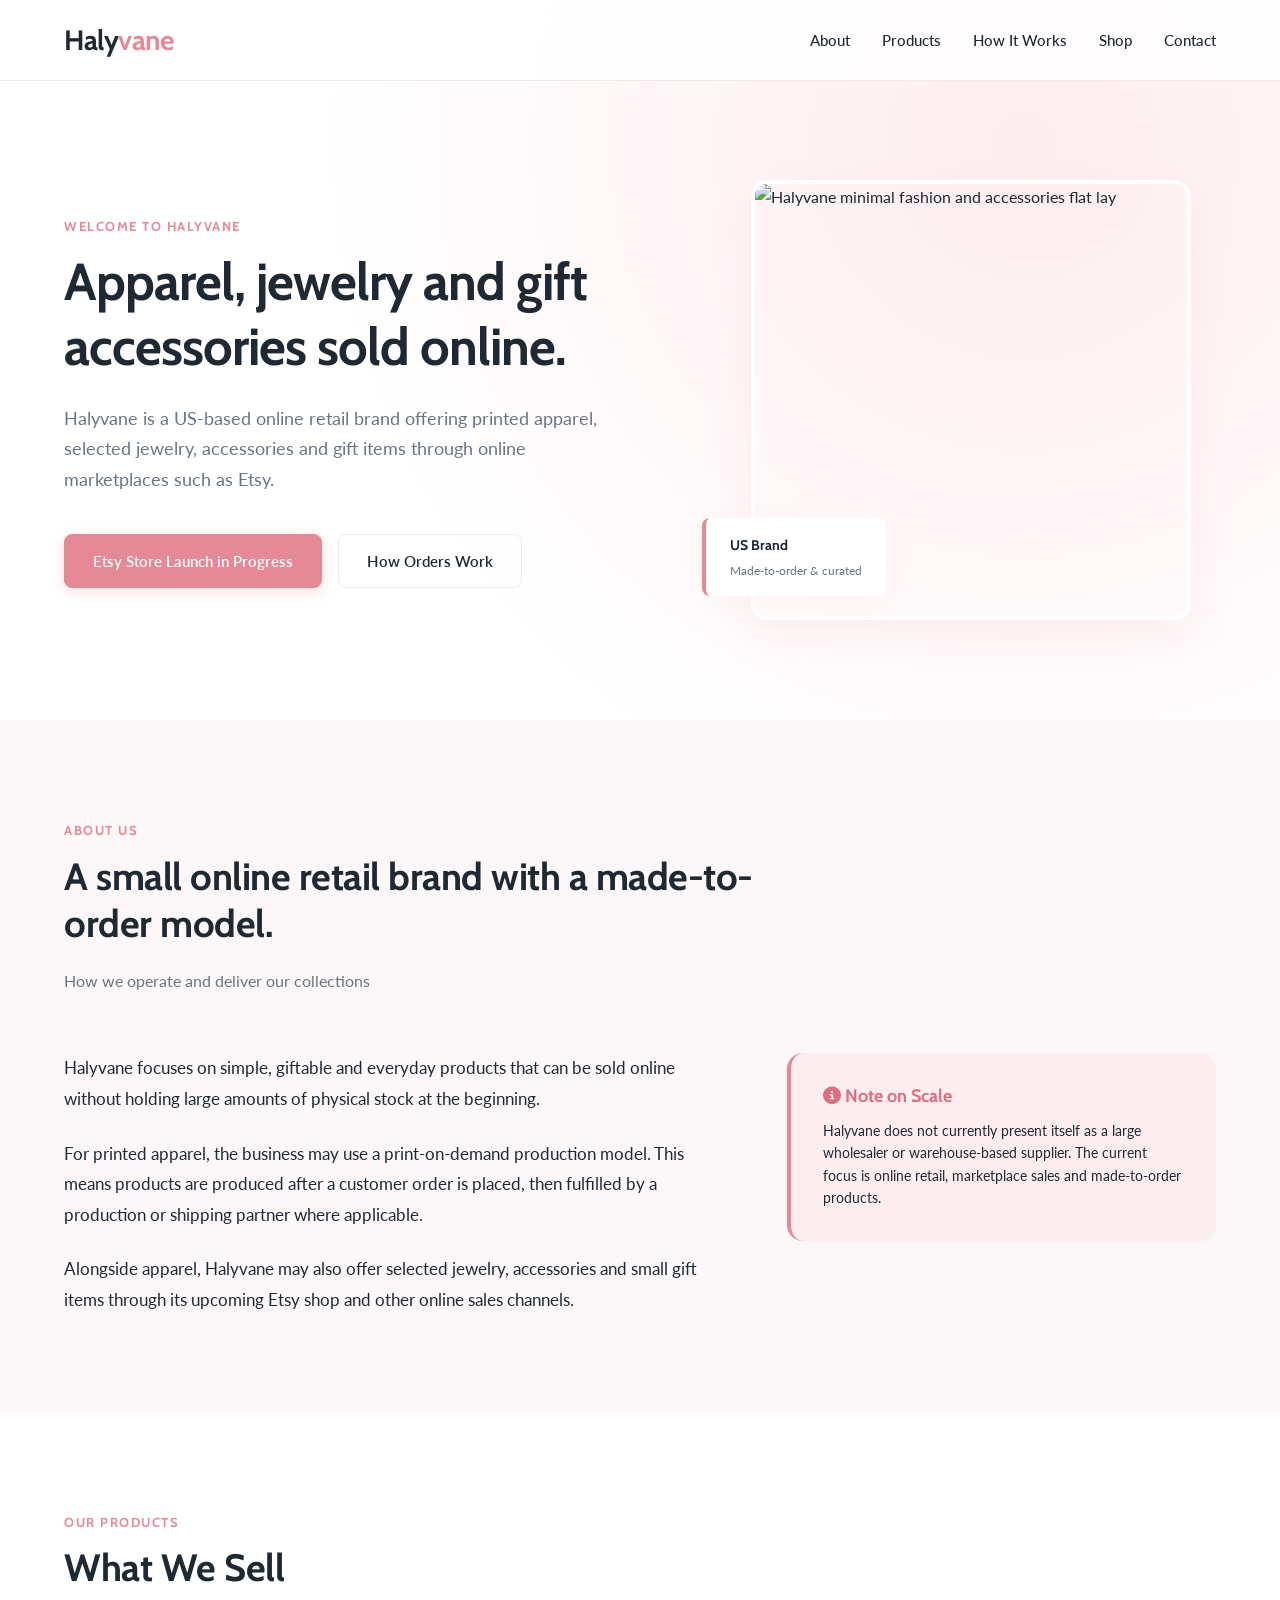
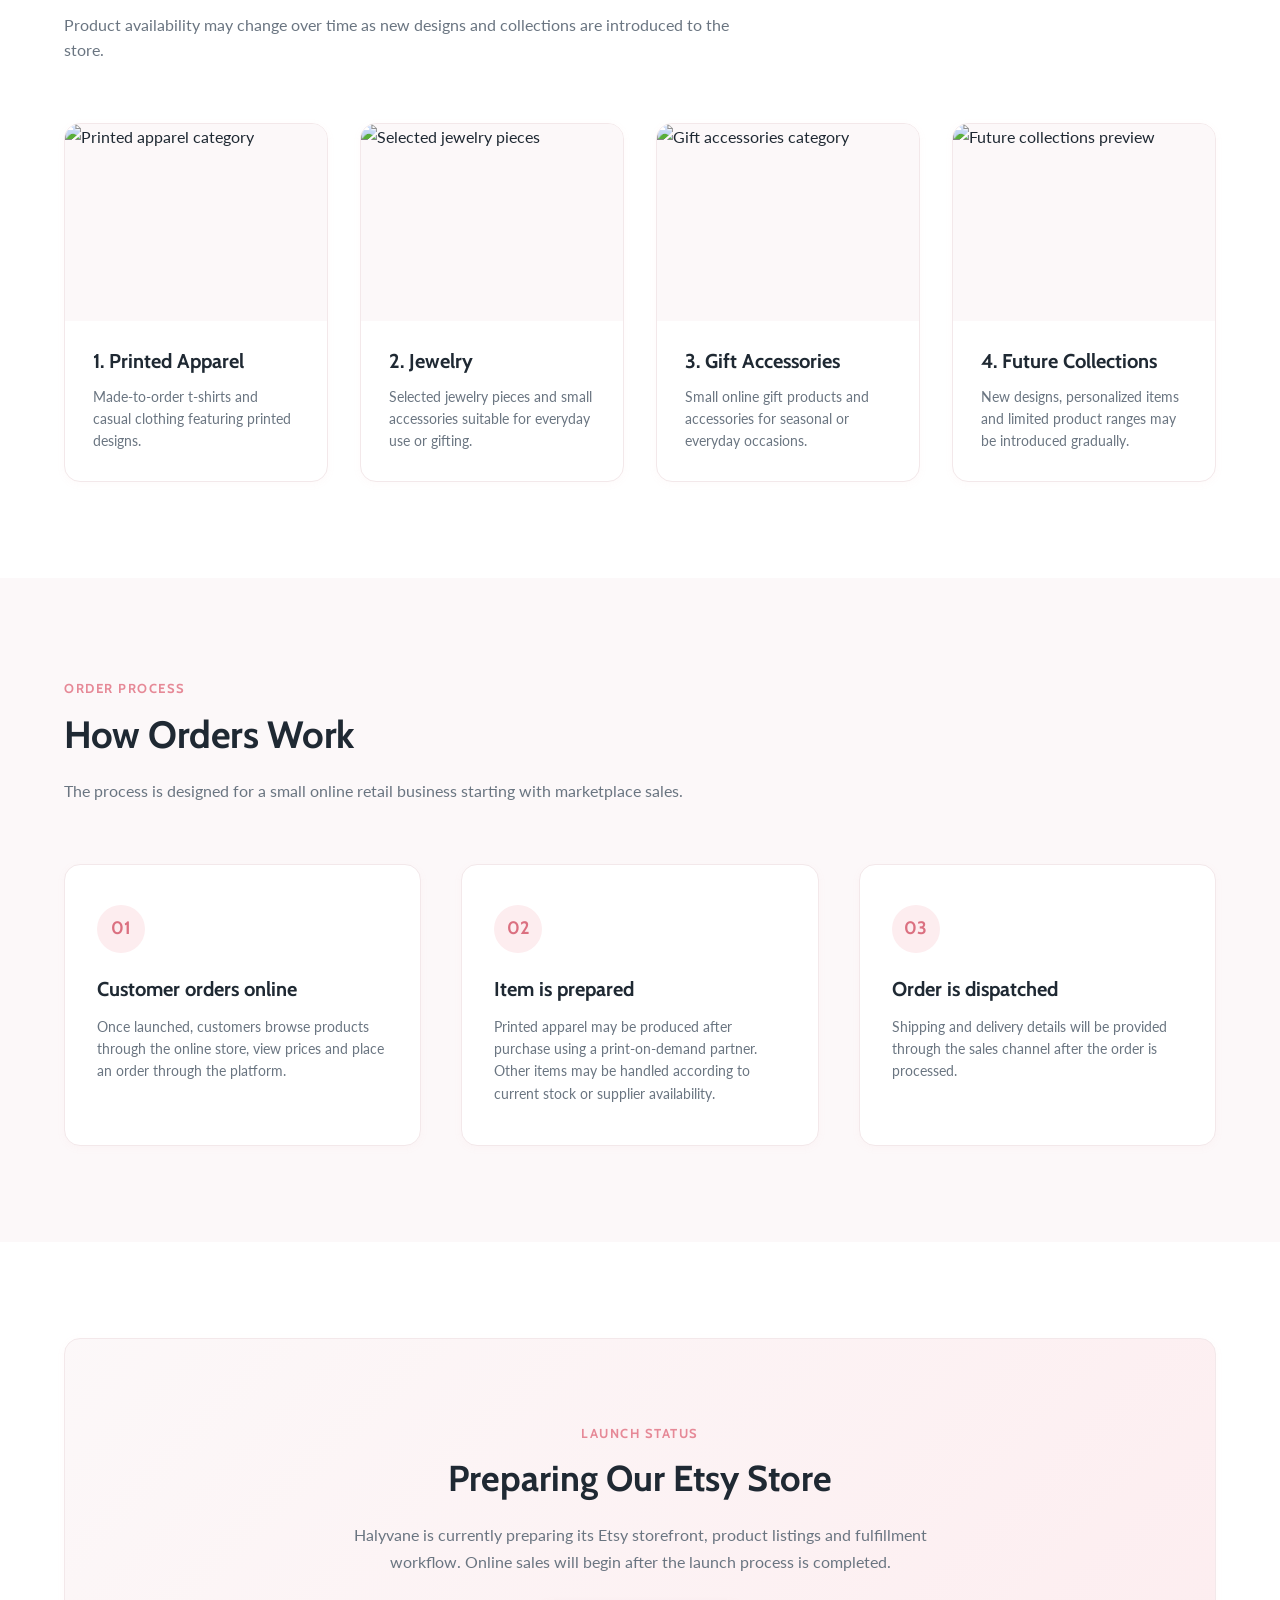
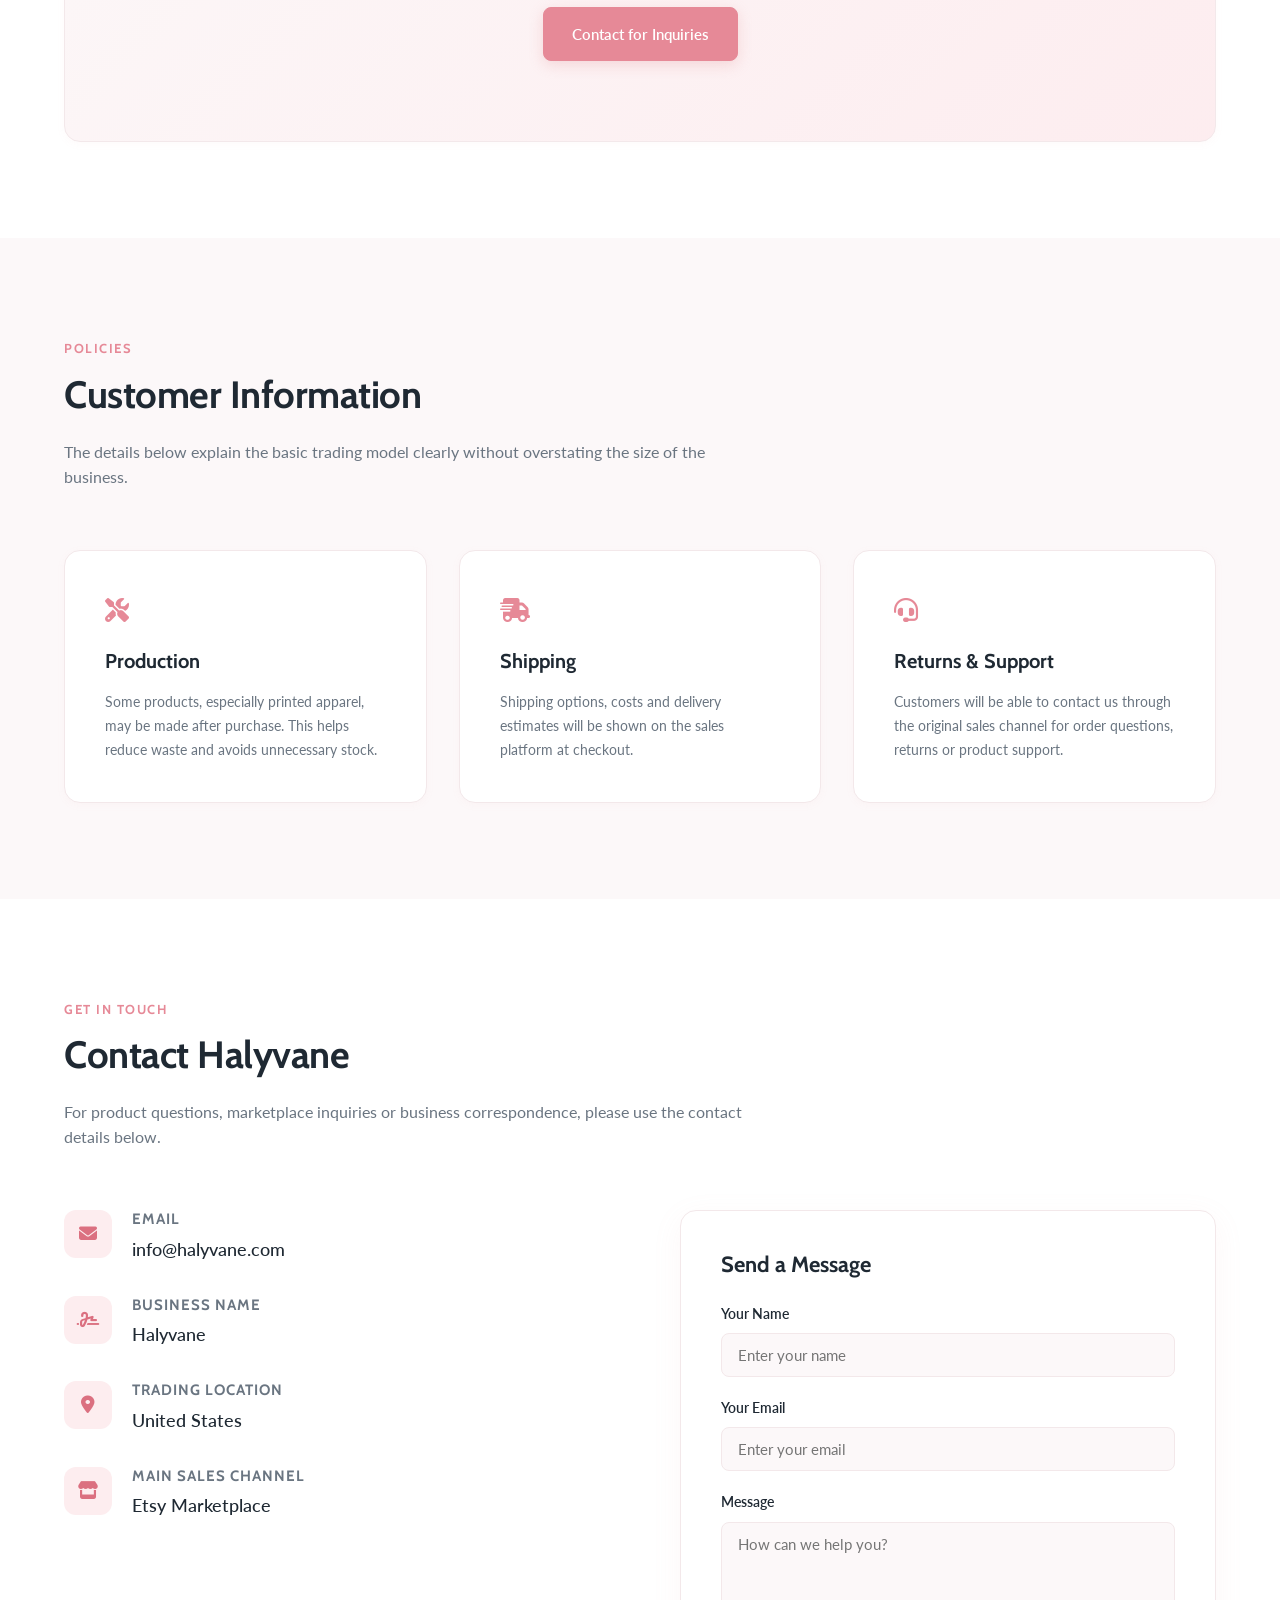
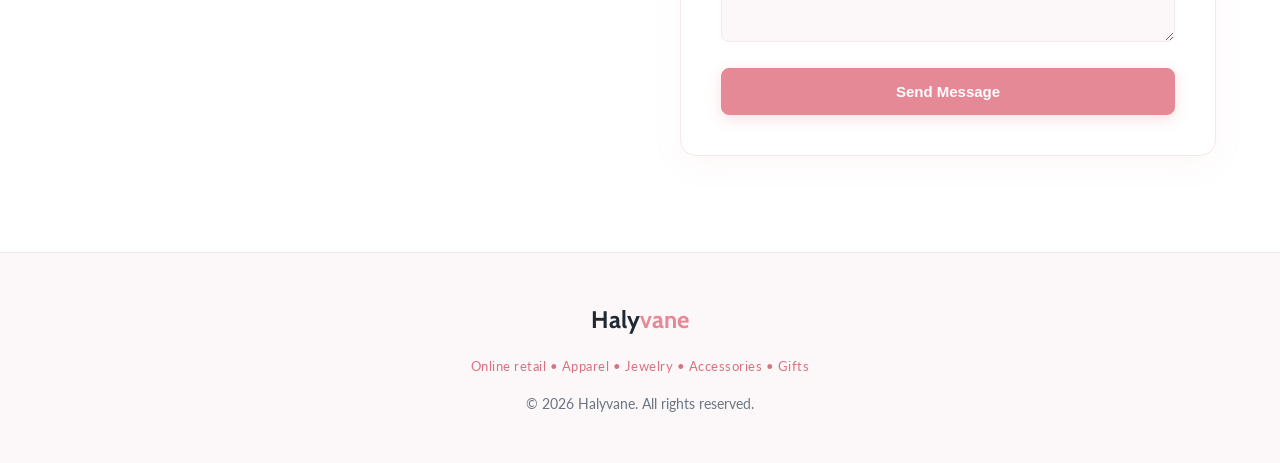
==== index.html @ 480b1b7b "Add files via upload" ====
<!DOCTYPE html>
<html lang="en">
<head>
  <meta charset="UTF-8">
  <meta name="viewport" content="width=device-width, initial-scale=1.0">
  <meta name="description" content="Halyvane is a US-based online retail brand offering printed apparel, selected jewelry, accessories and gift items through online marketplaces such as Etsy.">
  <meta name="author" content="Halyvane">
  <title>Halyvane | Apparel, Jewelry & Gift Accessories</title>
  
  <!-- CSS Stylesheet -->
  <link rel="stylesheet" href="style.css">
  
  <!-- FontAwesome for icons -->
  <link rel="stylesheet" href="https://cdnjs.cloudflare.com/ajax/libs/font-awesome/6.4.0/css/all.min.css">
</head>
<body>

  <!-- 1. Header / Navigation -->
  <header id="site-header">
    <div class="container navbar">
      <a href="#" class="logo" id="header-logo-link">Haly<span>vane</span></a>
      
      <nav>
        <ul class="nav-menu" id="navigation-menu">
          <li><a href="#about" class="nav-link" id="nav-link-about">About</a></li>
          <li><a href="#products" class="nav-link" id="nav-link-products">Products</a></li>
          <li><a href="#how-it-works" class="nav-link" id="nav-link-how-it-works">How It Works</a></li>
          <li><a href="#shop" class="nav-link" id="nav-link-shop">Shop</a></li>
          <li><a href="#contact" class="nav-link" id="nav-link-contact">Contact</a></li>
        </ul>
      </nav>
      
      <button class="hamburger" id="mobile-menu-toggle" aria-label="Toggle menu">
        <span></span>
        <span></span>
        <span></span>
      </button>
    </div>
  </header>

  <main>
    <!-- 2. Hero Section -->
    <section class="hero" id="hero-section">
      <div class="container hero-grid">
        <div class="hero-content">
          <span class="section-tag" id="hero-tag">Welcome to Halyvane</span>
          <h1 id="hero-main-heading">Apparel, jewelry and gift accessories sold online.</h1>
          <p id="hero-description">
            Halyvane is a US-based online retail brand offering printed apparel, selected jewelry, accessories and gift items through online marketplaces such as Etsy.
          </p>
          <div class="hero-buttons">
            <a href="#shop" class="btn btn-primary" id="hero-cta-etsy">Etsy Store Launch in Progress</a>
            <a href="#how-it-works" class="btn btn-secondary" id="hero-cta-how">How Orders Work</a>
          </div>
        </div>
        <div class="hero-visual">
          <div class="hero-image-wrapper">
            <img src="images/hero.png" alt="Halyvane minimal fashion and accessories flat lay" id="hero-image">
          </div>
          <div class="hero-badge" id="hero-visual-badge">
            <span class="badge-title">US Brand</span>
            <span class="badge-subtitle">Made-to-order & curated</span>
          </div>
        </div>
      </div>
    </section>

    <!-- 3. About Section -->
    <section class="section section-bg" id="about">
      <div class="container">
        <div class="section-header">
          <span class="section-tag" id="about-tag">About Us</span>
          <h2 id="about-heading">A small online retail brand with a made-to-order model.</h2>
          <p class="subtitle" id="about-subtitle">How we operate and deliver our collections</p>
        </div>
        <div class="about-content">
          <div class="about-paragraphs">
            <p id="about-p1">
              Halyvane focuses on simple, giftable and everyday products that can be sold online without holding large amounts of physical stock at the beginning.
            </p>
            <p id="about-p2">
              For printed apparel, the business may use a print-on-demand production model. This means products are produced after a customer order is placed, then fulfilled by a production or shipping partner where applicable.
            </p>
            <p id="about-p3">
              Alongside apparel, Halyvane may also offer selected jewelry, accessories and small gift items through its upcoming Etsy shop and other online sales channels.
            </p>
          </div>
          <div class="about-note" id="about-disclaimer-note">
            <h3 id="about-note-title"><i class="fa-solid fa-circle-info"></i> Note on Scale</h3>
            <p id="about-note-text">
              Halyvane does not currently present itself as a large wholesaler or warehouse-based supplier. The current focus is online retail, marketplace sales and made-to-order products.
            </p>
          </div>
        </div>
      </div>
    </section>

    <!-- 4. Product Categories Section -->
    <section class="section" id="products">
      <div class="container">
        <div class="section-header">
          <span class="section-tag" id="products-tag">Our Products</span>
          <h2 id="products-heading">What We Sell</h2>
          <p class="subtitle" id="products-subtitle">Product availability may change over time as new designs and collections are introduced to the store.</p>
        </div>
        
        <div class="products-grid" id="product-categories-grid">
          <!-- Card 1 -->
          <article class="product-card" id="product-card-apparel">
            <div class="product-img-wrapper">
              <img src="images/apparel.png" alt="Printed apparel category" id="product-img-apparel">
            </div>
            <div class="product-info">
              <div>
                <h3 id="product-title-apparel">1. Printed Apparel</h3>
                <p id="product-desc-apparel">Made-to-order t-shirts and casual clothing featuring printed designs.</p>
              </div>
            </div>
          </article>

          <!-- Card 2 -->
          <article class="product-card" id="product-card-jewelry">
            <div class="product-img-wrapper">
              <img src="images/jewelry.png" alt="Selected jewelry pieces" id="product-img-jewelry">
            </div>
            <div class="product-info">
              <div>
                <h3 id="product-title-jewelry">2. Jewelry</h3>
                <p id="product-desc-jewelry">Selected jewelry pieces and small accessories suitable for everyday use or gifting.</p>
              </div>
            </div>
          </article>

          <!-- Card 3 -->
          <article class="product-card" id="product-card-gifts">
            <div class="product-img-wrapper">
              <img src="images/gifts.png" alt="Gift accessories category" id="product-img-gifts">
            </div>
            <div class="product-info">
              <div>
                <h3 id="product-title-gifts">3. Gift Accessories</h3>
                <p id="product-desc-gifts">Small online gift products and accessories for seasonal or everyday occasions.</p>
              </div>
            </div>
          </article>

          <!-- Card 4 -->
          <article class="product-card" id="product-card-future">
            <div class="product-img-wrapper">
              <img src="images/future.png" alt="Future collections preview" id="product-img-future">
            </div>
            <div class="product-info">
              <div>
                <h3 id="product-title-future">4. Future Collections</h3>
                <p id="product-desc-future">New designs, personalized items and limited product ranges may be introduced gradually.</p>
              </div>
            </div>
          </article>
        </div>
      </div>
    </section>

    <!-- 5. How Orders Work Section -->
    <section class="section section-bg" id="how-it-works">
      <div class="container">
        <div class="section-header">
          <span class="section-tag" id="how-tag">Order Process</span>
          <h2 id="how-heading">How Orders Work</h2>
          <p class="subtitle" id="how-subtitle">The process is designed for a small online retail business starting with marketplace sales.</p>
        </div>
        
        <div class="steps-container" id="steps-list">
          <!-- Step 1 -->
          <div class="step-card" id="step-card-1">
            <div class="step-num">01</div>
            <h3 id="step-title-1">Customer orders online</h3>
            <p id="step-desc-1">Once launched, customers browse products through the online store, view prices and place an order through the platform.</p>
          </div>
          
          <!-- Step 2 -->
          <div class="step-card" id="step-card-2">
            <div class="step-num">02</div>
            <h3 id="step-title-2">Item is prepared</h3>
            <p id="step-desc-2">Printed apparel may be produced after purchase using a print-on-demand partner. Other items may be handled according to current stock or supplier availability.</p>
          </div>
          
          <!-- Step 3 -->
          <div class="step-card" id="step-card-3">
            <div class="step-num">03</div>
            <h3 id="step-title-3">Order is dispatched</h3>
            <p id="step-desc-3">Shipping and delivery details will be provided through the sales channel after the order is processed.</p>
          </div>
        </div>
      </div>
    </section>

    <!-- 6. Shop on Etsy Section -->
    <section class="section" id="shop">
      <div class="container">
        <div class="etsy-promo" id="etsy-promo-banner">
          <span class="section-tag" id="etsy-tag">Launch Status</span>
          <h2 id="etsy-heading">Preparing Our Etsy Store</h2>
          <p id="etsy-description-text">
            Halyvane is currently preparing its Etsy storefront, product listings and fulfillment workflow. Online sales will begin after the launch process is completed.
          </p>
          <a href="#contact" class="btn btn-primary" id="etsy-shop-btn">Contact for Inquiries</a>
        </div>
      </div>
    </section>

    <!-- 7. Customer Information Section -->
    <section class="section section-bg" id="customer-info">
      <div class="container">
        <div class="section-header">
          <span class="section-tag" id="cust-info-tag">Policies</span>
          <h2 id="cust-info-heading">Customer Information</h2>
          <p class="subtitle" id="cust-info-subtitle">The details below explain the basic trading model clearly without overstating the size of the business.</p>
        </div>
        
        <div class="info-grid" id="info-cards-container">
          <!-- Card 1 -->
          <div class="info-card" id="info-card-production">
            <div class="info-card-icon"><i class="fa-solid fa-screwdriver-wrench"></i></div>
            <h3 id="info-card-title-production">Production</h3>
            <p id="info-card-desc-production">Some products, especially printed apparel, may be made after purchase. This helps reduce waste and avoids unnecessary stock.</p>
          </div>
          
          <!-- Card 2 -->
          <div class="info-card" id="info-card-shipping">
            <div class="info-card-icon"><i class="fa-solid fa-truck-fast"></i></div>
            <h3 id="info-card-title-shipping">Shipping</h3>
            <p id="info-card-desc-shipping">Shipping options, costs and delivery estimates will be shown on the sales platform at checkout.</p>
          </div>
          
          <!-- Card 3 -->
          <div class="info-card" id="info-card-returns">
            <div class="info-card-icon"><i class="fa-solid fa-headset"></i></div>
            <h3 id="info-card-title-returns">Returns & Support</h3>
            <p id="info-card-desc-returns">Customers will be able to contact us through the original sales channel for order questions, returns or product support.</p>
          </div>
        </div>
      </div>
    </section>

    <!-- 8. Contact Section -->
    <section class="section" id="contact">
      <div class="container">
        <div class="section-header">
          <span class="section-tag" id="contact-tag">Get in Touch</span>
          <h2 id="contact-heading">Contact Halyvane</h2>
          <p class="subtitle" id="contact-subtitle">For product questions, marketplace inquiries or business correspondence, please use the contact details below.</p>
        </div>
        
        <div class="contact-grid">
          <!-- Details Left -->
          <div class="contact-info-block" id="contact-info-details">
            
            <div class="contact-detail" id="contact-detail-email">
              <div class="contact-detail-icon"><i class="fa-solid fa-envelope"></i></div>
              <div class="contact-detail-content">
                <h4>Email</h4>
                <p><a href="mailto:info@halyvane.com" id="contact-email-link">info@halyvane.com</a></p>
              </div>
            </div>
            
            <div class="contact-detail" id="contact-detail-brand">
              <div class="contact-detail-icon"><i class="fa-solid fa-signature"></i></div>
              <div class="contact-detail-content">
                <h4>Business Name</h4>
                <p id="contact-business-name">Halyvane</p>
              </div>
            </div>

            <div class="contact-detail" id="contact-detail-location">
              <div class="contact-detail-icon"><i class="fa-solid fa-location-dot"></i></div>
              <div class="contact-detail-content">
                <h4>Trading Location</h4>
                <p id="contact-location">United States</p>
              </div>
            </div>

            <div class="contact-detail" id="contact-detail-channel">
              <div class="contact-detail-icon"><i class="fa-solid fa-store"></i></div>
              <div class="contact-detail-content">
                <h4>Main Sales Channel</h4>
                <p id="contact-channel">Etsy Marketplace</p>
              </div>
            </div>
            
          </div>
          
          <!-- Mock Form Right (Aesthetic UX representation) -->
          <div class="contact-form-wrapper" id="contact-form-container">
            <h3>Send a Message</h3>
            <form id="contact-form" onsubmit="event.preventDefault(); alert('For direct inquiries, please email us at info@halyvane.com. Thank you!');">
              <div class="form-group">
                <label for="form-name">Your Name</label>
                <input type="text" id="form-name" class="form-control" placeholder="Enter your name" required>
              </div>
              <div class="form-group">
                <label for="form-email">Your Email</label>
                <input type="email" id="form-email" class="form-control" placeholder="Enter your email" required>
              </div>
              <div class="form-group">
                <label for="form-message">Message</label>
                <textarea id="form-message" class="form-control" placeholder="How can we help you?" required></textarea>
              </div>
              <button type="submit" class="btn btn-primary" id="form-submit-btn" style="width: 100%;">Send Message</button>
            </form>
          </div>
        </div>
      </div>
    </section>
  </main>

  <!-- 9. Footer -->
  <footer id="site-footer">
    <div class="container footer-content">
      <div class="footer-logo" id="footer-logo-brand">Haly<span>vane</span></div>
      <p class="footer-tagline" id="footer-tagline-text">Online retail • Apparel • Jewelry • Accessories • Gifts</p>
      <div class="footer-meta" id="footer-copyright-text">
        &copy; 2026 Halyvane. All rights reserved.
      </div>
    </div>
  </footer>

  <!-- JavaScript File -->
  <script src="script.js"></script>
</body>
</html>
---- style.css ----
/* 
   Halyvane - Clean, Modern & Responsive CSS 
   Aesthetics: Soft Rose Accent, Light Background, Modern Typography
*/

@import url('https://fonts.googleapis.com/css2?family=Cabin:ital,wght@0,400..700;1,400..700&family=Lato:ital,wght@0,100;0,300;0,400;0,700;0,900;1,100;1,300;1,400;1,700;1,900&display=swap');

:root {
  /* Color Palette - HSL values for micro-adjustments */
  --primary: hsl(351, 65%, 72%);       /* Soft Rose */
  --primary-hover: hsl(351, 60%, 65%); /* Slightly darker rose */
  --primary-light: hsl(351, 80%, 96%); /* Very light pink background tint */
  --secondary: hsl(23, 40%, 96%);      /* Neutral light linen warm tone */
  --bg-main: hsl(0, 0%, 100%);        /* Crisp white background */
  --bg-soft: hsl(350, 40%, 98%);       /* Extremely light rose/grey warm background */
  --text-dark: hsl(210, 24%, 16%);     /* Charcoal black for primary readability */
  --text-muted: hsl(210, 10%, 46%);    /* Muted grey for descriptions */
  --border-color: hsl(350, 30%, 93%);  /* Soft pinkish grey borders */
  
  /* Fonts */
  --font-heading: 'Cabin', sans-serif;
  --font-body: 'Lato', sans-serif;
  
  /* Layout and Effects */
  --shadow-sm: 0 2px 8px rgba(229, 152, 155, 0.05);
  --shadow-md: 0 8px 30px rgba(229, 152, 155, 0.08);
  --shadow-lg: 0 16px 40px rgba(229, 152, 155, 0.12);
  --transition: all 0.3s cubic-bezier(0.25, 0.8, 0.25, 1);
  --border-radius: 16px;
  --border-radius-sm: 8px;
}

/* Reset and Base Styles */
* {
  margin: 0;
  padding: 0;
  box-sizing: border-box;
}

html {
  scroll-behavior: smooth;
  font-size: 16px;
}

body {
  font-family: var(--font-body);
  background-color: var(--bg-main);
  color: var(--text-dark);
  line-height: 1.6;
  -webkit-font-smoothing: antialiased;
  -moz-osx-font-smoothing: grayscale;
}

h1, h2, h3, h4, h5, h6 {
  font-family: var(--font-heading);
  font-weight: 700;
  line-height: 1.25;
  color: var(--text-dark);
}

a {
  text-decoration: none;
  color: inherit;
  transition: var(--transition);
}

/* Layout Utilities */
.container {
  width: 100%;
  max-width: 1200px;
  margin: 0 auto;
  padding: 0 24px;
}

.section {
  padding: 96px 0;
}

.section-bg {
  background-color: var(--bg-soft);
}

/* Header & Navigation */
header {
  position: fixed;
  top: 0;
  left: 0;
  width: 100%;
  z-index: 1000;
  background-color: rgba(255, 255, 255, 0.85);
  backdrop-filter: blur(12px);
  -webkit-backdrop-filter: blur(12px);
  border-bottom: 1px solid var(--border-color);
  transition: var(--transition);
}

.navbar {
  display: flex;
  justify-content: space-between;
  align-items: center;
  height: 80px;
}

.logo {
  font-family: var(--font-heading);
  font-size: 28px;
  font-weight: 700;
  letter-spacing: -0.5px;
  color: var(--text-dark);
}

.logo span {
  color: var(--primary);
}

.nav-menu {
  display: flex;
  list-style: none;
  gap: 32px;
}

.nav-link {
  font-weight: 500;
  font-size: 15px;
  position: relative;
  padding: 6px 0;
  color: var(--text-dark);
}

.nav-link::after {
  content: '';
  position: absolute;
  bottom: 0;
  left: 0;
  width: 0;
  height: 2px;
  background-color: var(--primary);
  transition: var(--transition);
}

.nav-link:hover {
  color: var(--primary);
}

.nav-link:hover::after {
  width: 100%;
}

/* Mobile Menu Button */
.hamburger {
  display: none;
  cursor: pointer;
  background: none;
  border: none;
  padding: 8px;
}

.hamburger span {
  display: block;
  width: 24px;
  height: 2px;
  background-color: var(--text-dark);
  margin: 5px 0;
  transition: var(--transition);
}

/* Hero Section */
.hero {
  position: relative;
  padding: 180px 0 100px;
  overflow: hidden;
  background: radial-gradient(circle at 80% 20%, var(--primary-light) 0%, var(--bg-main) 60%);
}

.hero-grid {
  display: grid;
  grid-template-columns: 1.1fr 0.9fr;
  gap: 64px;
  align-items: center;
}

.hero-content h1 {
  font-size: 52px;
  margin-bottom: 24px;
  letter-spacing: -1px;
}

.hero-content p {
  font-size: 18px;
  color: var(--text-muted);
  margin-bottom: 40px;
  max-width: 540px;
  line-height: 1.7;
}

.hero-buttons {
  display: flex;
  gap: 16px;
  flex-wrap: wrap;
}

/* Buttons Styling */
.btn {
  display: inline-flex;
  align-items: center;
  justify-content: center;
  padding: 14px 28px;
  border-radius: var(--border-radius-sm);
  font-weight: 600;
  font-size: 15px;
  cursor: pointer;
  transition: var(--transition);
}

.btn-primary {
  background-color: var(--primary);
  color: white;
  border: 1px solid var(--primary);
  box-shadow: 0 4px 14px rgba(229, 152, 155, 0.3);
}

.btn-primary:hover {
  background-color: var(--primary-hover);
  border-color: var(--primary-hover);
  transform: translateY(-2px);
  box-shadow: 0 6px 20px rgba(229, 152, 155, 0.4);
}

.btn-secondary {
  background-color: transparent;
  color: var(--text-dark);
  border: 1px solid var(--border-color);
}

.btn-secondary:hover {
  background-color: var(--primary-light);
  border-color: var(--primary);
  color: var(--primary-hover);
  transform: translateY(-2px);
}

/* Hero Visual Frame */
.hero-visual {
  position: relative;
  display: flex;
  justify-content: center;
  align-items: center;
}

.hero-image-wrapper {
  position: relative;
  width: 100%;
  max-width: 440px;
  aspect-ratio: 1 / 1;
  border-radius: var(--border-radius);
  overflow: hidden;
  box-shadow: var(--shadow-lg);
  border: 4px solid white;
}

.hero-image-wrapper img {
  width: 100%;
  height: 100%;
  object-fit: cover;
  transition: var(--transition);
}

.hero-image-wrapper:hover img {
  transform: scale(1.03);
}

.hero-badge {
  position: absolute;
  bottom: 24px;
  left: -24px;
  background-color: white;
  padding: 16px 24px;
  border-radius: var(--border-radius-sm);
  box-shadow: var(--shadow-md);
  display: flex;
  flex-direction: column;
  gap: 4px;
  border-left: 4px solid var(--primary);
}

.hero-badge span.badge-title {
  font-family: var(--font-heading);
  font-weight: 700;
  font-size: 14px;
  color: var(--text-dark);
}

.hero-badge span.badge-subtitle {
  font-size: 12px;
  color: var(--text-muted);
}

/* About Section */
.section-header {
  max-width: 700px;
  margin-bottom: 60px;
}

.section-tag {
  display: inline-block;
  font-family: var(--font-heading);
  font-size: 13px;
  font-weight: 700;
  text-transform: uppercase;
  color: var(--primary);
  letter-spacing: 1.5px;
  margin-bottom: 12px;
}

.section-header h2 {
  font-size: 38px;
  margin-bottom: 20px;
  letter-spacing: -0.5px;
}

.section-header p.subtitle {
  font-size: 16px;
  color: var(--text-muted);
}

.about-content {
  display: grid;
  grid-template-columns: 1.2fr 0.8fr;
  gap: 80px;
  align-items: start;
}

.about-paragraphs p {
  font-size: 17px;
  color: var(--text-dark);
  margin-bottom: 24px;
  line-height: 1.8;
}

.about-paragraphs p:last-child {
  margin-bottom: 0;
}

.about-note {
  background-color: var(--primary-light);
  border-left: 4px solid var(--primary);
  padding: 32px;
  border-radius: var(--border-radius);
  box-shadow: var(--shadow-sm);
}

.about-note h3 {
  font-size: 18px;
  margin-bottom: 12px;
  color: var(--primary-hover);
}

.about-note p {
  font-size: 14px;
  color: var(--text-dark);
  line-height: 1.6;
}

/* Product Categories Section */
.products-grid {
  display: grid;
  grid-template-columns: repeat(auto-fit, minmax(260px, 1fr));
  gap: 32px;
}

.product-card {
  background-color: white;
  border-radius: var(--border-radius);
  overflow: hidden;
  box-shadow: var(--shadow-sm);
  border: 1px solid var(--border-color);
  transition: var(--transition);
  display: flex;
  flex-direction: column;
}

.product-card:hover {
  transform: translateY(-8px);
  box-shadow: var(--shadow-md);
  border-color: var(--primary);
}

.product-img-wrapper {
  position: relative;
  aspect-ratio: 4 / 3;
  overflow: hidden;
  background-color: var(--bg-soft);
}

.product-img-wrapper img {
  width: 100%;
  height: 100%;
  object-fit: cover;
  transition: var(--transition);
}

.product-card:hover .product-img-wrapper img {
  transform: scale(1.05);
}

.product-info {
  padding: 28px;
  flex-grow: 1;
  display: flex;
  flex-direction: column;
  justify-content: space-between;
}

.product-info h3 {
  font-size: 20px;
  margin-bottom: 12px;
}

.product-info p {
  font-size: 14px;
  color: var(--text-muted);
  line-height: 1.6;
}

/* How Orders Work Section */
.steps-container {
  display: grid;
  grid-template-columns: repeat(3, 1fr);
  gap: 40px;
  position: relative;
}

.step-card {
  position: relative;
  background-color: white;
  padding: 40px 32px;
  border-radius: var(--border-radius);
  box-shadow: var(--shadow-sm);
  border: 1px solid var(--border-color);
  transition: var(--transition);
}

.step-card:hover {
  transform: translateY(-4px);
  box-shadow: var(--shadow-md);
}

.step-num {
  display: flex;
  align-items: center;
  justify-content: center;
  width: 48px;
  height: 48px;
  background-color: var(--primary-light);
  color: var(--primary-hover);
  border-radius: 50%;
  font-family: var(--font-heading);
  font-weight: 700;
  font-size: 18px;
  margin-bottom: 24px;
}

.step-card h3 {
  font-size: 20px;
  margin-bottom: 14px;
}

.step-card p {
  font-size: 14px;
  color: var(--text-muted);
  line-height: 1.6;
}

/* Shop on Etsy Section */
.etsy-promo {
  text-align: center;
  background: linear-gradient(135deg, var(--bg-soft) 0%, var(--primary-light) 100%);
  padding: 80px 40px;
  border-radius: var(--border-radius);
  border: 1px solid var(--border-color);
  box-shadow: var(--shadow-sm);
}

.etsy-promo h2 {
  font-size: 36px;
  margin-bottom: 20px;
}

.etsy-promo p {
  font-size: 16px;
  color: var(--text-muted);
  max-width: 600px;
  margin: 0 auto 32px;
  line-height: 1.7;
}

/* Customer Information Section */
.info-grid {
  display: grid;
  grid-template-columns: repeat(3, 1fr);
  gap: 32px;
}

.info-card {
  background-color: white;
  padding: 40px;
  border-radius: var(--border-radius);
  border: 1px solid var(--border-color);
  box-shadow: var(--shadow-sm);
  transition: var(--transition);
}

.info-card:hover {
  border-color: var(--primary);
  box-shadow: var(--shadow-md);
}

.info-card-icon {
  color: var(--primary);
  font-size: 24px;
  margin-bottom: 20px;
}

.info-card h3 {
  font-size: 20px;
  margin-bottom: 16px;
}

.info-card p {
  font-size: 14px;
  color: var(--text-muted);
  line-height: 1.7;
}

/* Contact Section */
.contact-grid {
  display: grid;
  grid-template-columns: 1fr 1fr;
  gap: 80px;
  align-items: start;
}

.contact-info-block {
  display: flex;
  flex-direction: column;
  gap: 32px;
}

.contact-detail {
  display: flex;
  align-items: flex-start;
  gap: 20px;
}

.contact-detail-icon {
  display: flex;
  align-items: center;
  justify-content: center;
  width: 48px;
  height: 48px;
  background-color: var(--primary-light);
  color: var(--primary-hover);
  border-radius: 12px;
  font-size: 18px;
}

.contact-detail-content h4 {
  font-size: 15px;
  color: var(--text-muted);
  text-transform: uppercase;
  letter-spacing: 1px;
  margin-bottom: 6px;
}

.contact-detail-content p, 
.contact-detail-content a {
  font-size: 18px;
  font-weight: 500;
  color: var(--text-dark);
}

.contact-detail-content a:hover {
  color: var(--primary);
}

/* Simple Contact Form */
.contact-form-wrapper {
  background-color: white;
  padding: 40px;
  border-radius: var(--border-radius);
  border: 1px solid var(--border-color);
  box-shadow: var(--shadow-md);
}

.contact-form-wrapper h3 {
  font-size: 22px;
  margin-bottom: 24px;
}

.form-group {
  margin-bottom: 20px;
}

.form-group label {
  display: block;
  font-size: 14px;
  font-weight: 600;
  margin-bottom: 8px;
  color: var(--text-dark);
}

.form-control {
  width: 100%;
  padding: 12px 16px;
  border: 1px solid var(--border-color);
  border-radius: var(--border-radius-sm);
  font-family: var(--font-body);
  font-size: 15px;
  background-color: var(--bg-soft);
  color: var(--text-dark);
  transition: var(--transition);
}

.form-control:focus {
  outline: none;
  border-color: var(--primary);
  background-color: white;
  box-shadow: 0 0 0 3px var(--primary-light);
}

textarea.form-control {
  resize: vertical;
  min-height: 120px;
}

/* Footer */
footer {
  background-color: var(--bg-soft);
  border-top: 1px solid var(--border-color);
  padding: 48px 0;
  text-align: center;
}

.footer-content {
  display: flex;
  flex-direction: column;
  align-items: center;
  gap: 16px;
}

.footer-logo {
  font-family: var(--font-heading);
  font-size: 24px;
  font-weight: 700;
  color: var(--text-dark);
}

.footer-logo span {
  color: var(--primary);
}

.footer-meta {
  font-size: 14px;
  color: var(--text-muted);
}

.footer-tagline {
  font-size: 13px;
  color: var(--primary-hover);
  letter-spacing: 0.5px;
}

/* Responsive Design */
@media (max-width: 992px) {
  .hero-grid {
    grid-template-columns: 1fr;
    gap: 48px;
    text-align: center;
  }
  
  .hero-content p {
    margin-left: auto;
    margin-right: auto;
  }
  
  .hero-buttons {
    justify-content: center;
  }
  
  .hero-visual {
    order: -1;
  }
  
  .about-content {
    grid-template-columns: 1fr;
    gap: 40px;
  }
  
  .steps-container {
    grid-template-columns: 1fr;
    gap: 24px;
  }
  
  .info-grid {
    grid-template-columns: 1fr;
    gap: 24px;
  }
  
  .contact-grid {
    grid-template-columns: 1fr;
    gap: 48px;
  }
}

@media (max-width: 768px) {
  .section {
    padding: 64px 0;
  }
  
  .hero {
    padding: 140px 0 60px;
  }
  
  .hero-content h1 {
    font-size: 38px;
  }
  
  .section-header h2 {
    font-size: 30px;
  }
  
  .hamburger {
    display: block;
  }
  
  .nav-menu {
    position: fixed;
    top: 80px;
    left: -100%;
    width: 100%;
    height: calc(100vh - 80px);
    background-color: white;
    flex-direction: column;
    align-items: center;
    padding: 48px 0;
    gap: 24px;
    transition: var(--transition);
    border-top: 1px solid var(--border-color);
    box-shadow: 0 10px 15px rgba(0,0,0,0.05);
  }
  
  .nav-menu.active {
    left: 0;
  }
  
  /* Hamburger animation */
  .hamburger.active span:nth-child(1) {
    transform: translateY(7px) rotate(45deg);
  }
  
  .hamburger.active span:nth-child(2) {
    opacity: 0;
  }
  
  .hamburger.active span:nth-child(3) {
    transform: translateY(-7px) rotate(-45deg);
  }
}
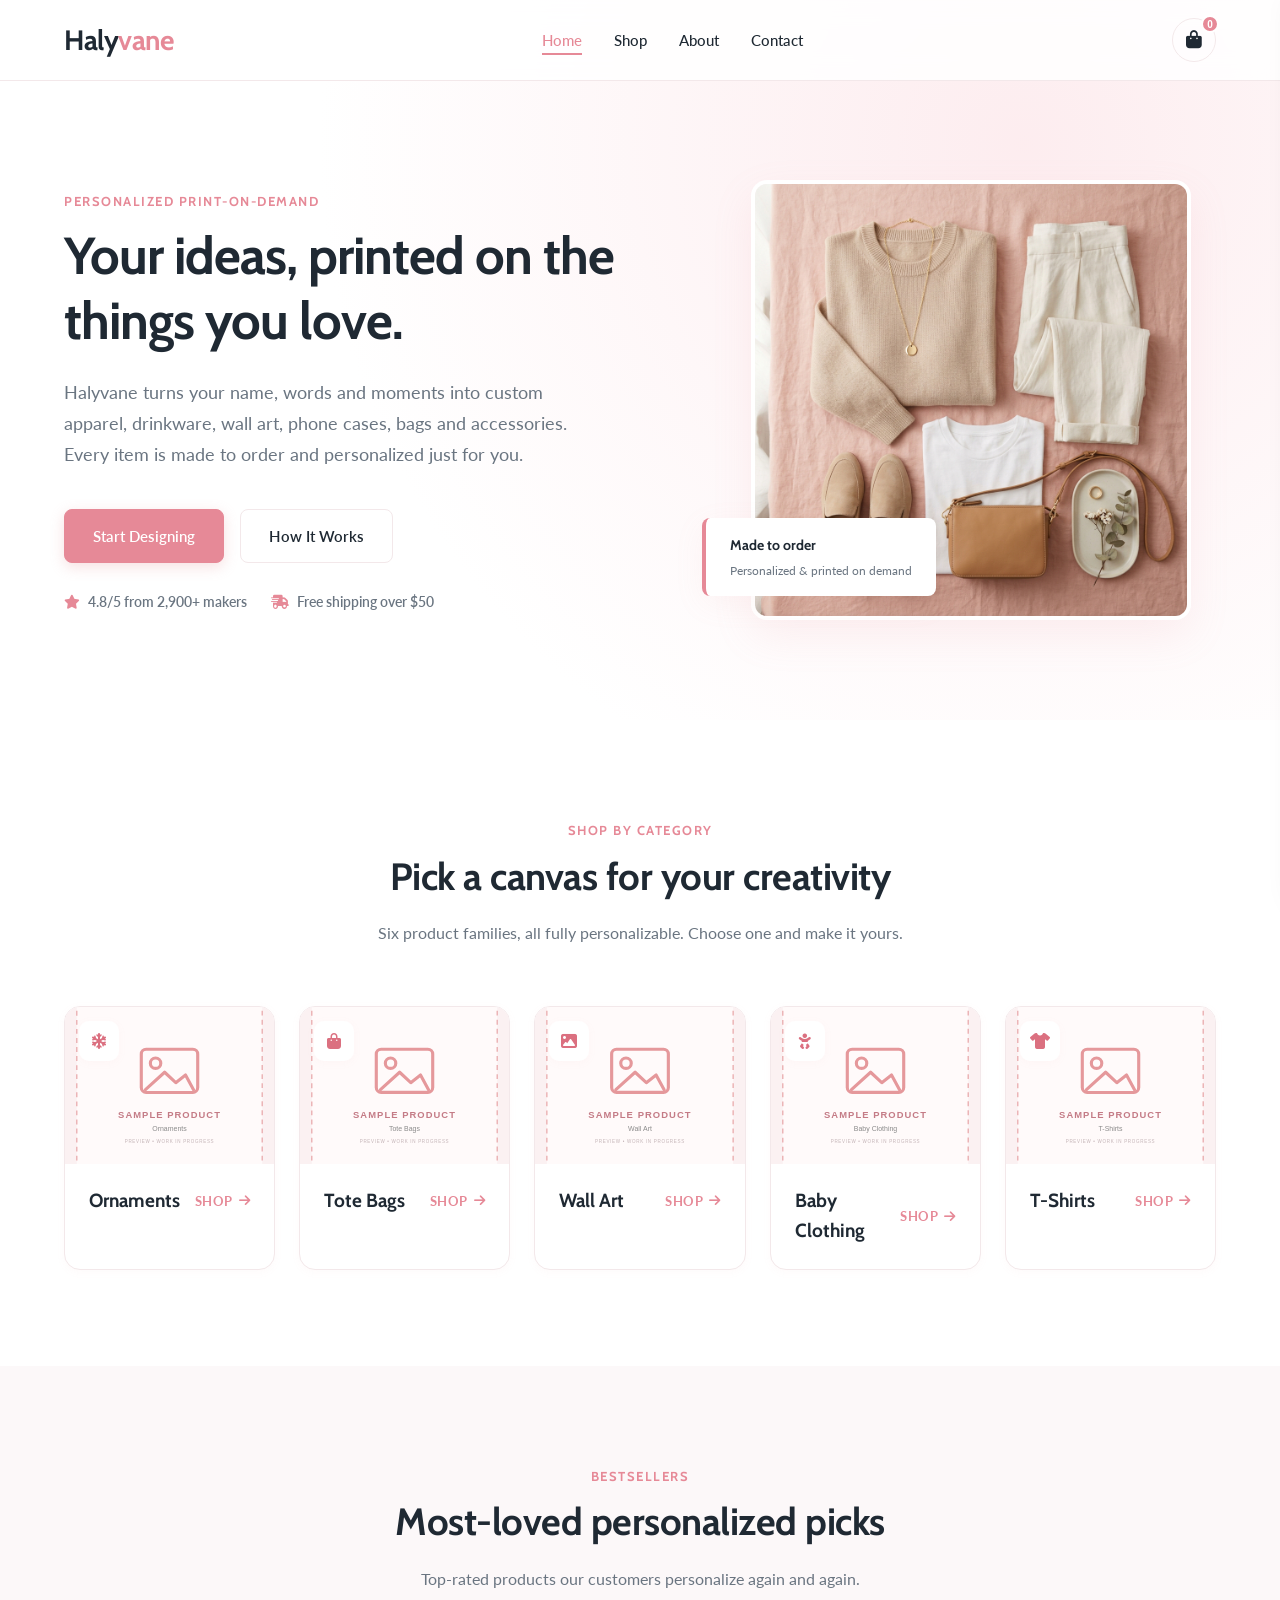
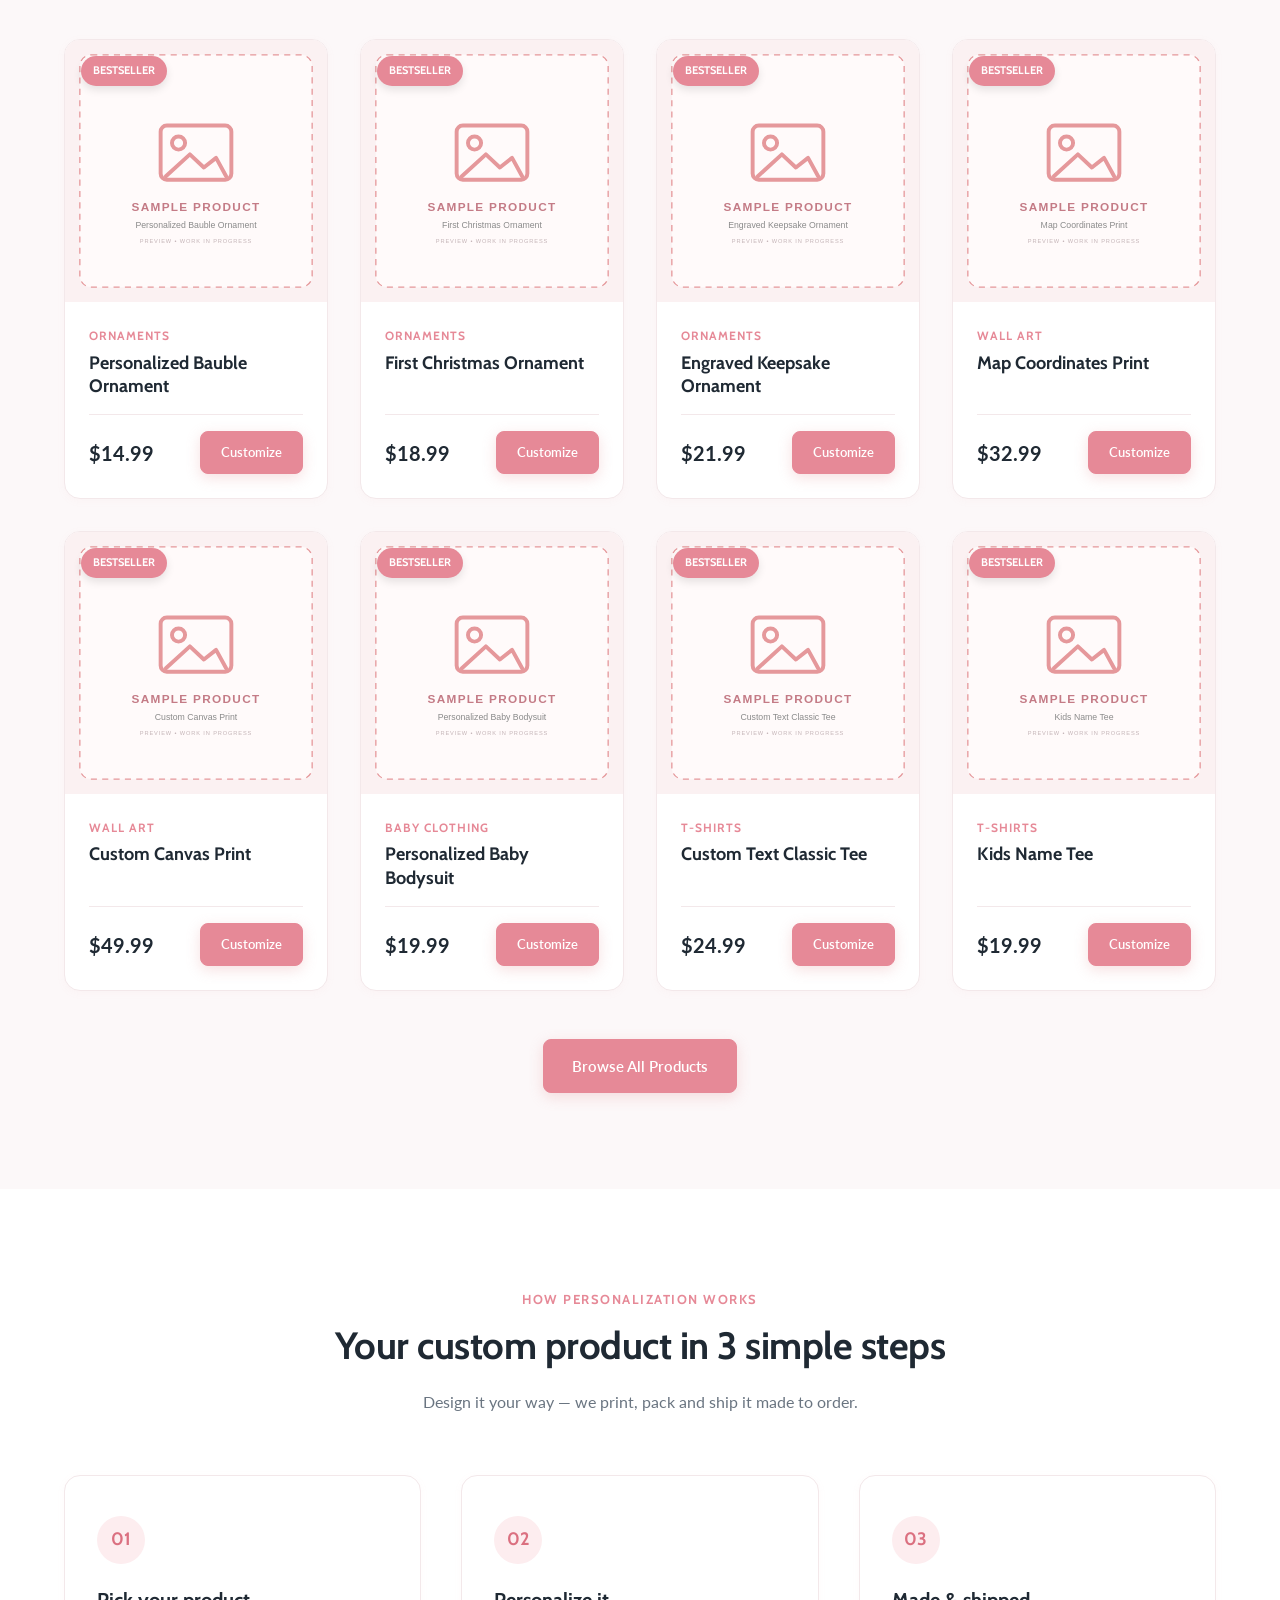
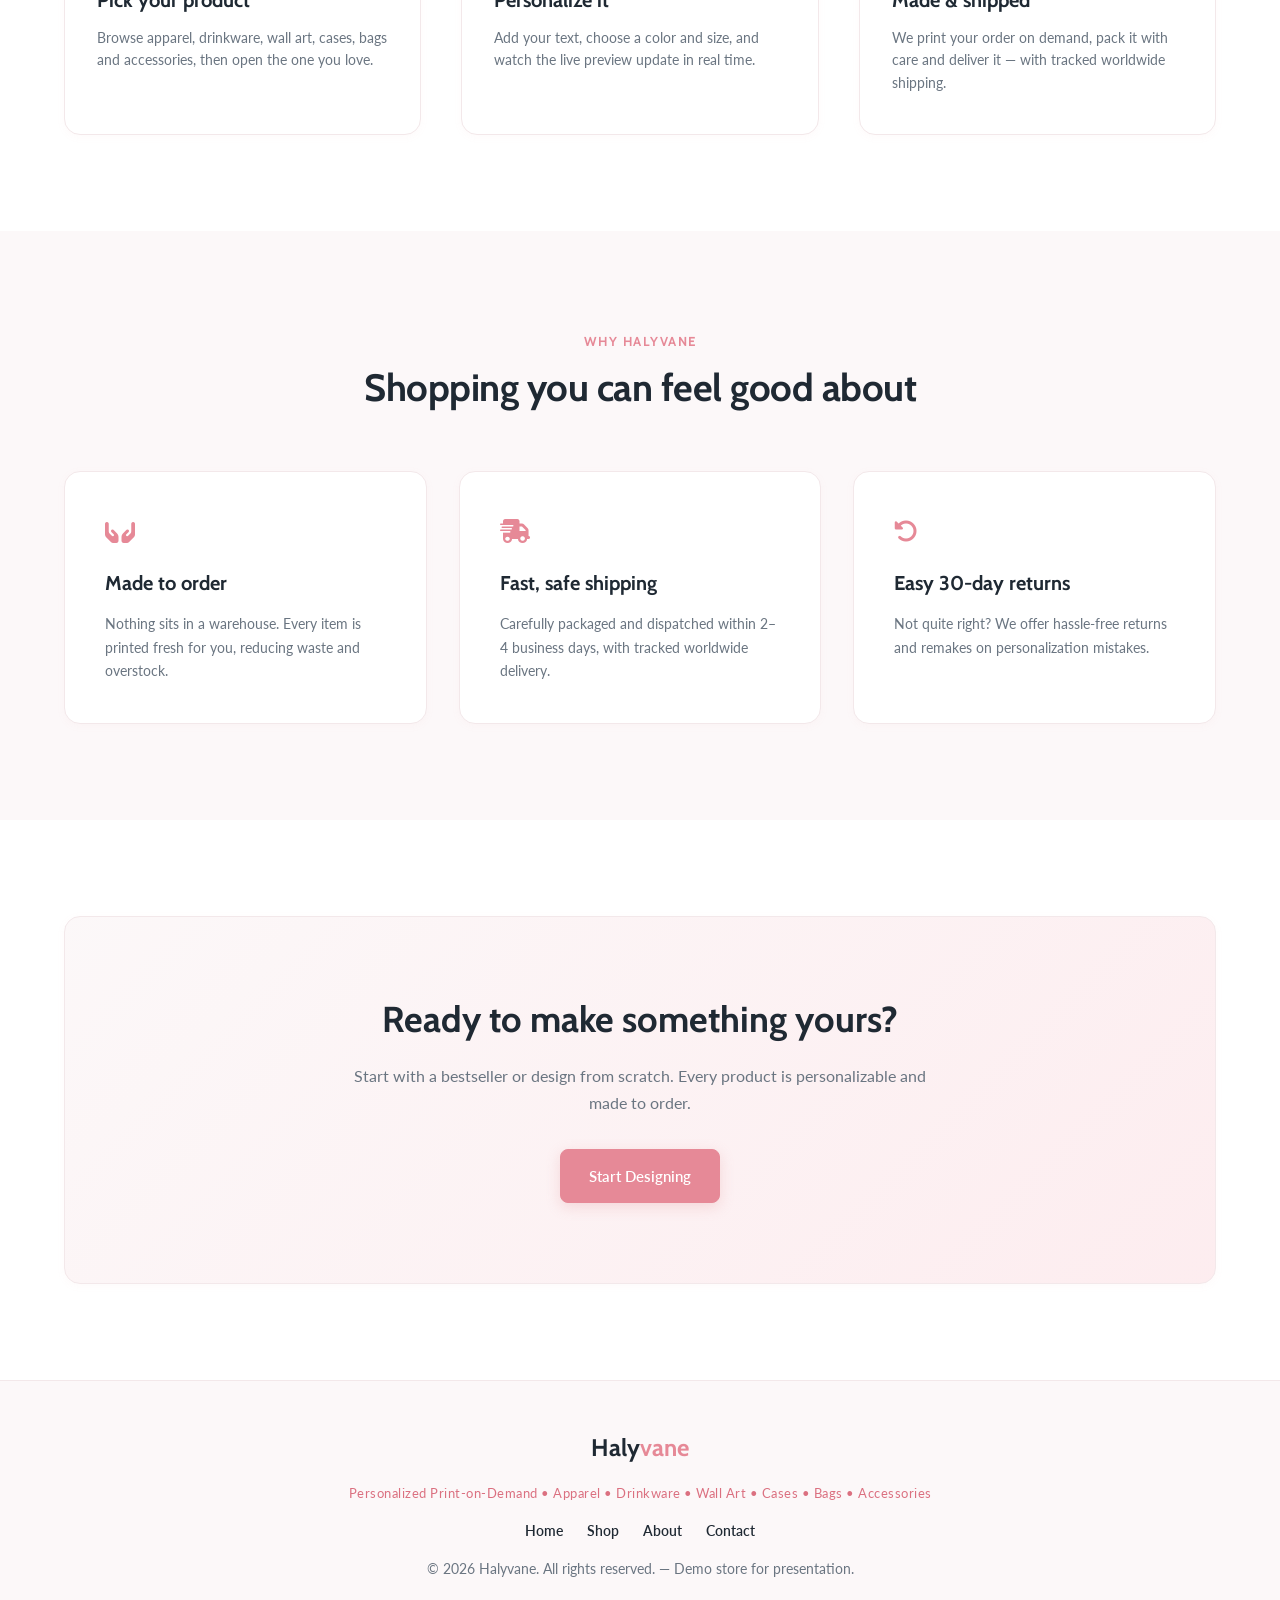
==== commit fbd5ea6c: "Add files via upload" ====
--- a/index.html
+++ b/index.html
@@ -3,328 +3,184 @@
 <head>
   <meta charset="UTF-8">
   <meta name="viewport" content="width=device-width, initial-scale=1.0">
-  <meta name="description" content="Halyvane is a US-based online retail brand offering printed apparel, selected jewelry, accessories and gift items through online marketplaces such as Etsy.">
+  <meta name="description" content="Halyvane is a personalized print-on-demand store. Design custom apparel, mugs, wall art, phone cases, bags and accessories — made to order and shipped worldwide.">
   <meta name="author" content="Halyvane">
-  <title>Halyvane | Apparel, Jewelry & Gift Accessories</title>
-  
-  <!-- CSS Stylesheet -->
+  <title>Halyvane | Personalized Print-on-Demand Store</title>
   <link rel="stylesheet" href="style.css">
-  
-  <!-- FontAwesome for icons -->
   <link rel="stylesheet" href="https://cdnjs.cloudflare.com/ajax/libs/font-awesome/6.4.0/css/all.min.css">
 </head>
 <body>
-
-  <!-- 1. Header / Navigation -->
-  <header id="site-header">
-    <div class="container navbar">
-      <a href="#" class="logo" id="header-logo-link">Haly<span>vane</span></a>
-      
-      <nav>
-        <ul class="nav-menu" id="navigation-menu">
-          <li><a href="#about" class="nav-link" id="nav-link-about">About</a></li>
-          <li><a href="#products" class="nav-link" id="nav-link-products">Products</a></li>
-          <li><a href="#how-it-works" class="nav-link" id="nav-link-how-it-works">How It Works</a></li>
-          <li><a href="#shop" class="nav-link" id="nav-link-shop">Shop</a></li>
-          <li><a href="#contact" class="nav-link" id="nav-link-contact">Contact</a></li>
-        </ul>
-      </nav>
-      
-      <button class="hamburger" id="mobile-menu-toggle" aria-label="Toggle menu">
-        <span></span>
-        <span></span>
-        <span></span>
-      </button>
-    </div>
-  </header>
-
   <main>
-    <!-- 2. Hero Section -->
+    <!-- Hero -->
     <section class="hero" id="hero-section">
       <div class="container hero-grid">
         <div class="hero-content">
-          <span class="section-tag" id="hero-tag">Welcome to Halyvane</span>
-          <h1 id="hero-main-heading">Apparel, jewelry and gift accessories sold online.</h1>
-          <p id="hero-description">
-            Halyvane is a US-based online retail brand offering printed apparel, selected jewelry, accessories and gift items through online marketplaces such as Etsy.
+          <span class="section-tag">Personalized Print-on-Demand</span>
+          <h1>Your ideas, printed on the things you love.</h1>
+          <p>
+            Halyvane turns your name, words and moments into custom apparel, drinkware, wall art,
+            phone cases, bags and accessories. Every item is made to order and personalized just for you.
           </p>
           <div class="hero-buttons">
-            <a href="#shop" class="btn btn-primary" id="hero-cta-etsy">Etsy Store Launch in Progress</a>
-            <a href="#how-it-works" class="btn btn-secondary" id="hero-cta-how">How Orders Work</a>
+            <a href="shop.html" class="btn btn-primary">Start Designing</a>
+            <a href="#how-it-works" class="btn btn-secondary">How It Works</a>
+          </div>
+          <div class="hero-trust">
+            <span><i class="fa-solid fa-star"></i> 4.8/5 from 2,900+ makers</span>
+            <span><i class="fa-solid fa-truck-fast"></i> Free shipping over $50</span>
           </div>
         </div>
         <div class="hero-visual">
           <div class="hero-image-wrapper">
-            <img src="images/hero.png" alt="Halyvane minimal fashion and accessories flat lay" id="hero-image">
+            <img src="images/hero.png" alt="Personalized print-on-demand products by Halyvane">
           </div>
-          <div class="hero-badge" id="hero-visual-badge">
-            <span class="badge-title">US Brand</span>
-            <span class="badge-subtitle">Made-to-order & curated</span>
+          <div class="hero-badge">
+            <span class="badge-title">Made to order</span>
+            <span class="badge-subtitle">Personalized &amp; printed on demand</span>
           </div>
         </div>
       </div>
     </section>
 
-    <!-- 3. About Section -->
-    <section class="section section-bg" id="about">
+    <!-- Category tiles -->
+    <section class="section" id="categories">
       <div class="container">
-        <div class="section-header">
-          <span class="section-tag" id="about-tag">About Us</span>
-          <h2 id="about-heading">A small online retail brand with a made-to-order model.</h2>
-          <p class="subtitle" id="about-subtitle">How we operate and deliver our collections</p>
+        <div class="section-header" style="text-align:center;margin:0 auto 60px;max-width:640px;">
+          <span class="section-tag">Shop by Category</span>
+          <h2>Pick a canvas for your creativity</h2>
+          <p class="subtitle">Six product families, all fully personalizable. Choose one and make it yours.</p>
         </div>
-        <div class="about-content">
-          <div class="about-paragraphs">
-            <p id="about-p1">
-              Halyvane focuses on simple, giftable and everyday products that can be sold online without holding large amounts of physical stock at the beginning.
-            </p>
-            <p id="about-p2">
-              For printed apparel, the business may use a print-on-demand production model. This means products are produced after a customer order is placed, then fulfilled by a production or shipping partner where applicable.
-            </p>
-            <p id="about-p3">
-              Alongside apparel, Halyvane may also offer selected jewelry, accessories and small gift items through its upcoming Etsy shop and other online sales channels.
-            </p>
+        <div class="category-tiles" id="category-tiles"></div>
+      </div>
+    </section>
+
+    <!-- Featured products -->
+    <section class="section section-bg" id="featured">
+      <div class="container">
+        <div class="section-header" style="text-align:center;margin:0 auto 48px;max-width:640px;">
+          <span class="section-tag">Bestsellers</span>
+          <h2>Most-loved personalized picks</h2>
+          <p class="subtitle">Top-rated products our customers personalize again and again.</p>
+        </div>
+        <div class="shop-products-grid" id="home-featured-grid"></div>
+        <div style="text-align:center;margin-top:48px;">
+          <a href="shop.html" class="btn btn-primary">Browse All Products</a>
+        </div>
+      </div>
+    </section>
+
+    <!-- How it works -->
+    <section class="section" id="how-it-works">
+      <div class="container">
+        <div class="section-header" style="text-align:center;margin:0 auto 60px;max-width:640px;">
+          <span class="section-tag">How Personalization Works</span>
+          <h2>Your custom product in 3 simple steps</h2>
+          <p class="subtitle">Design it your way — we print, pack and ship it made to order.</p>
+        </div>
+        <div class="steps-container">
+          <div class="step-card">
+            <div class="step-num">01</div>
+            <h3>Pick your product</h3>
+            <p>Browse apparel, drinkware, wall art, cases, bags and accessories, then open the one you love.</p>
           </div>
-          <div class="about-note" id="about-disclaimer-note">
-            <h3 id="about-note-title"><i class="fa-solid fa-circle-info"></i> Note on Scale</h3>
-            <p id="about-note-text">
-              Halyvane does not currently present itself as a large wholesaler or warehouse-based supplier. The current focus is online retail, marketplace sales and made-to-order products.
-            </p>
+          <div class="step-card">
+            <div class="step-num">02</div>
+            <h3>Personalize it</h3>
+            <p>Add your text, choose a color and size, and watch the live preview update in real time.</p>
+          </div>
+          <div class="step-card">
+            <div class="step-num">03</div>
+            <h3>Made &amp; shipped</h3>
+            <p>We print your order on demand, pack it with care and deliver it — with tracked worldwide shipping.</p>
           </div>
         </div>
       </div>
     </section>
 
-    <!-- 4. Product Categories Section -->
-    <section class="section" id="products">
+    <!-- Trust / policies -->
+    <section class="section section-bg" id="policies">
       <div class="container">
-        <div class="section-header">
-          <span class="section-tag" id="products-tag">Our Products</span>
-          <h2 id="products-heading">What We Sell</h2>
-          <p class="subtitle" id="products-subtitle">Product availability may change over time as new designs and collections are introduced to the store.</p>
+        <div class="section-header" style="text-align:center;margin:0 auto 60px;max-width:640px;">
+          <span class="section-tag">Why Halyvane</span>
+          <h2>Shopping you can feel good about</h2>
         </div>
-        
-        <div class="products-grid" id="product-categories-grid">
-          <!-- Card 1 -->
-          <article class="product-card" id="product-card-apparel">
-            <div class="product-img-wrapper">
-              <img src="images/apparel.png" alt="Printed apparel category" id="product-img-apparel">
-            </div>
-            <div class="product-info">
-              <div>
-                <h3 id="product-title-apparel">1. Printed Apparel</h3>
-                <p id="product-desc-apparel">Made-to-order t-shirts and casual clothing featuring printed designs.</p>
-              </div>
-            </div>
-          </article>
-
-          <!-- Card 2 -->
-          <article class="product-card" id="product-card-jewelry">
-            <div class="product-img-wrapper">
-              <img src="images/jewelry.png" alt="Selected jewelry pieces" id="product-img-jewelry">
-            </div>
-            <div class="product-info">
-              <div>
-                <h3 id="product-title-jewelry">2. Jewelry</h3>
-                <p id="product-desc-jewelry">Selected jewelry pieces and small accessories suitable for everyday use or gifting.</p>
-              </div>
-            </div>
-          </article>
-
-          <!-- Card 3 -->
-          <article class="product-card" id="product-card-gifts">
-            <div class="product-img-wrapper">
-              <img src="images/gifts.png" alt="Gift accessories category" id="product-img-gifts">
-            </div>
-            <div class="product-info">
-              <div>
-                <h3 id="product-title-gifts">3. Gift Accessories</h3>
-                <p id="product-desc-gifts">Small online gift products and accessories for seasonal or everyday occasions.</p>
-              </div>
-            </div>
-          </article>
-
-          <!-- Card 4 -->
-          <article class="product-card" id="product-card-future">
-            <div class="product-img-wrapper">
-              <img src="images/future.png" alt="Future collections preview" id="product-img-future">
-            </div>
-            <div class="product-info">
-              <div>
-                <h3 id="product-title-future">4. Future Collections</h3>
-                <p id="product-desc-future">New designs, personalized items and limited product ranges may be introduced gradually.</p>
-              </div>
-            </div>
-          </article>
-        </div>
-      </div>
-    </section>
-
-    <!-- 5. How Orders Work Section -->
-    <section class="section section-bg" id="how-it-works">
-      <div class="container">
-        <div class="section-header">
-          <span class="section-tag" id="how-tag">Order Process</span>
-          <h2 id="how-heading">How Orders Work</h2>
-          <p class="subtitle" id="how-subtitle">The process is designed for a small online retail business starting with marketplace sales.</p>
-        </div>
-        
-        <div class="steps-container" id="steps-list">
-          <!-- Step 1 -->
-          <div class="step-card" id="step-card-1">
-            <div class="step-num">01</div>
-            <h3 id="step-title-1">Customer orders online</h3>
-            <p id="step-desc-1">Once launched, customers browse products through the online store, view prices and place an order through the platform.</p>
+        <div class="info-grid">
+          <div class="info-card">
+            <div class="info-card-icon"><i class="fa-solid fa-hands-holding"></i></div>
+            <h3>Made to order</h3>
+            <p>Nothing sits in a warehouse. Every item is printed fresh for you, reducing waste and overstock.</p>
           </div>
-          
-          <!-- Step 2 -->
-          <div class="step-card" id="step-card-2">
-            <div class="step-num">02</div>
-            <h3 id="step-title-2">Item is prepared</h3>
-            <p id="step-desc-2">Printed apparel may be produced after purchase using a print-on-demand partner. Other items may be handled according to current stock or supplier availability.</p>
+          <div class="info-card">
+            <div class="info-card-icon"><i class="fa-solid fa-truck-fast"></i></div>
+            <h3>Fast, safe shipping</h3>
+            <p>Carefully packaged and dispatched within 2–4 business days, with tracked worldwide delivery.</p>
           </div>
-          
-          <!-- Step 3 -->
-          <div class="step-card" id="step-card-3">
-            <div class="step-num">03</div>
-            <h3 id="step-title-3">Order is dispatched</h3>
-            <p id="step-desc-3">Shipping and delivery details will be provided through the sales channel after the order is processed.</p>
+          <div class="info-card">
+            <div class="info-card-icon"><i class="fa-solid fa-rotate-left"></i></div>
+            <h3>Easy 30-day returns</h3>
+            <p>Not quite right? We offer hassle-free returns and remakes on personalization mistakes.</p>
           </div>
         </div>
       </div>
     </section>
 
-    <!-- 6. Shop on Etsy Section -->
-    <section class="section" id="shop">
+    <!-- CTA -->
+    <section class="section" id="cta">
       <div class="container">
-        <div class="etsy-promo" id="etsy-promo-banner">
-          <span class="section-tag" id="etsy-tag">Launch Status</span>
-          <h2 id="etsy-heading">Preparing Our Etsy Store</h2>
-          <p id="etsy-description-text">
-            Halyvane is currently preparing its Etsy storefront, product listings and fulfillment workflow. Online sales will begin after the launch process is completed.
-          </p>
-          <a href="#contact" class="btn btn-primary" id="etsy-shop-btn">Contact for Inquiries</a>
-        </div>
-      </div>
-    </section>
-
-    <!-- 7. Customer Information Section -->
-    <section class="section section-bg" id="customer-info">
-      <div class="container">
-        <div class="section-header">
-          <span class="section-tag" id="cust-info-tag">Policies</span>
-          <h2 id="cust-info-heading">Customer Information</h2>
-          <p class="subtitle" id="cust-info-subtitle">The details below explain the basic trading model clearly without overstating the size of the business.</p>
-        </div>
-        
-        <div class="info-grid" id="info-cards-container">
-          <!-- Card 1 -->
-          <div class="info-card" id="info-card-production">
-            <div class="info-card-icon"><i class="fa-solid fa-screwdriver-wrench"></i></div>
-            <h3 id="info-card-title-production">Production</h3>
-            <p id="info-card-desc-production">Some products, especially printed apparel, may be made after purchase. This helps reduce waste and avoids unnecessary stock.</p>
-          </div>
-          
-          <!-- Card 2 -->
-          <div class="info-card" id="info-card-shipping">
-            <div class="info-card-icon"><i class="fa-solid fa-truck-fast"></i></div>
-            <h3 id="info-card-title-shipping">Shipping</h3>
-            <p id="info-card-desc-shipping">Shipping options, costs and delivery estimates will be shown on the sales platform at checkout.</p>
-          </div>
-          
-          <!-- Card 3 -->
-          <div class="info-card" id="info-card-returns">
-            <div class="info-card-icon"><i class="fa-solid fa-headset"></i></div>
-            <h3 id="info-card-title-returns">Returns & Support</h3>
-            <p id="info-card-desc-returns">Customers will be able to contact us through the original sales channel for order questions, returns or product support.</p>
-          </div>
-        </div>
-      </div>
-    </section>
-
-    <!-- 8. Contact Section -->
-    <section class="section" id="contact">
-      <div class="container">
-        <div class="section-header">
-          <span class="section-tag" id="contact-tag">Get in Touch</span>
-          <h2 id="contact-heading">Contact Halyvane</h2>
-          <p class="subtitle" id="contact-subtitle">For product questions, marketplace inquiries or business correspondence, please use the contact details below.</p>
-        </div>
-        
-        <div class="contact-grid">
-          <!-- Details Left -->
-          <div class="contact-info-block" id="contact-info-details">
-            
-            <div class="contact-detail" id="contact-detail-email">
-              <div class="contact-detail-icon"><i class="fa-solid fa-envelope"></i></div>
-              <div class="contact-detail-content">
-                <h4>Email</h4>
-                <p><a href="mailto:info@halyvane.com" id="contact-email-link">info@halyvane.com</a></p>
-              </div>
-            </div>
-            
-            <div class="contact-detail" id="contact-detail-brand">
-              <div class="contact-detail-icon"><i class="fa-solid fa-signature"></i></div>
-              <div class="contact-detail-content">
-                <h4>Business Name</h4>
-                <p id="contact-business-name">Halyvane</p>
-              </div>
-            </div>
-
-            <div class="contact-detail" id="contact-detail-location">
-              <div class="contact-detail-icon"><i class="fa-solid fa-location-dot"></i></div>
-              <div class="contact-detail-content">
-                <h4>Trading Location</h4>
-                <p id="contact-location">United States</p>
-              </div>
-            </div>
-
-            <div class="contact-detail" id="contact-detail-channel">
-              <div class="contact-detail-icon"><i class="fa-solid fa-store"></i></div>
-              <div class="contact-detail-content">
-                <h4>Main Sales Channel</h4>
-                <p id="contact-channel">Etsy Marketplace</p>
-              </div>
-            </div>
-            
-          </div>
-          
-          <!-- Mock Form Right (Aesthetic UX representation) -->
-          <div class="contact-form-wrapper" id="contact-form-container">
-            <h3>Send a Message</h3>
-            <form id="contact-form" onsubmit="event.preventDefault(); alert('For direct inquiries, please email us at info@halyvane.com. Thank you!');">
-              <div class="form-group">
-                <label for="form-name">Your Name</label>
-                <input type="text" id="form-name" class="form-control" placeholder="Enter your name" required>
-              </div>
-              <div class="form-group">
-                <label for="form-email">Your Email</label>
-                <input type="email" id="form-email" class="form-control" placeholder="Enter your email" required>
-              </div>
-              <div class="form-group">
-                <label for="form-message">Message</label>
-                <textarea id="form-message" class="form-control" placeholder="How can we help you?" required></textarea>
-              </div>
-              <button type="submit" class="btn btn-primary" id="form-submit-btn" style="width: 100%;">Send Message</button>
-            </form>
-          </div>
+        <div class="etsy-promo">
+          <h2>Ready to make something yours?</h2>
+          <p>Start with a bestseller or design from scratch. Every product is personalizable and made to order.</p>
+          <a href="shop.html" class="btn btn-primary">Start Designing</a>
         </div>
       </div>
     </section>
   </main>
 
-  <!-- 9. Footer -->
-  <footer id="site-footer">
-    <div class="container footer-content">
-      <div class="footer-logo" id="footer-logo-brand">Haly<span>vane</span></div>
-      <p class="footer-tagline" id="footer-tagline-text">Online retail • Apparel • Jewelry • Accessories • Gifts</p>
-      <div class="footer-meta" id="footer-copyright-text">
-        &copy; 2026 Halyvane. All rights reserved.
-      </div>
-    </div>
-  </footer>
+  <script src="js/data.js"></script>
+  <script src="js/app.js"></script>
+  <script>
+    // Home page: category tiles + featured bestsellers (data.js is loaded above).
+    document.addEventListener("DOMContentLoaded", () => {
+      const tiles = document.getElementById("category-tiles");
+      if (tiles) {
+        tiles.innerHTML = CATEGORIES.map((c) => `
+          <a class="category-tile" href="shop.html?cat=${c.key}">
+            <span class="category-tile-img">
+              <img src="${c.image}" alt="${c.label}" loading="lazy" onerror="this.onerror=null;this.src='${fallbackImage(c.key)}'">
+              <span class="category-tile-icon"><i class="${c.icon}"></i></span>
+            </span>
+            <span class="category-tile-body">
+              <span class="category-tile-label">${c.label}</span>
+              <span class="category-tile-cta">Shop <i class="fa-solid fa-arrow-right"></i></span>
+            </span>
+          </a>`).join("");
+      }
 
-  <!-- JavaScript File -->
-  <script src="script.js"></script>
+      const grid = document.getElementById("home-featured-grid");
+      if (grid) {
+        const featured = [...PRODUCTS].sort((a, b) => b.rating - a.rating).slice(0, 8);
+        const catLabel = {};
+        CATEGORIES.forEach((c) => (catLabel[c.key] = c.label));
+        grid.innerHTML = featured.map((p) => `
+          <article class="shop-item-card">
+            ${p.rating >= 4.9 ? '<span class="shop-item-badge">Bestseller</span>' : ""}
+            <a class="shop-item-img-wrapper" href="product.html?id=${p.id}" aria-label="${p.name}">
+              <img src="${p.image}" alt="${p.name}" loading="lazy" onerror="this.onerror=null;this.src='${fallbackImage(p.category)}'">
+              <span class="shop-item-personalize-tag"><i class="fa-solid fa-pen-to-square"></i> Personalize</span>
+            </a>
+            <div class="shop-item-info">
+              <div class="shop-item-meta">
+                <span class="shop-item-category">${catLabel[p.category] || p.category}</span>
+                <h3 class="shop-item-title"><a href="product.html?id=${p.id}">${p.name}</a></h3>
+              </div>
+              <div class="shop-item-bottom">
+                <span class="shop-item-price">$${p.price.toFixed(2)}</span>
+                <a class="btn btn-primary btn-sm" href="product.html?id=${p.id}">Customize</a>
+              </div>
+            </div>
+          </article>`).join("");
+      }
+    });
+  </script>
 </body>
 </html>
--- a/style.css
+++ b/style.css
@@ -766,3 +766,1164 @@
     transform: translateY(-7px) rotate(-45deg);
   }
 }
+
+/* ==========================================================================
+   E-COMMERCE STYLES (SHOP, CART, MODAL, TOASTS)
+   ========================================================================== */
+
+/* Header Cart Action & Badge */
+.header-actions {
+  display: flex;
+  align-items: center;
+  gap: 16px;
+}
+
+.cart-toggle-btn {
+  position: relative;
+  background: transparent;
+  border: 1px solid var(--border-color);
+  color: var(--text-dark);
+  width: 44px;
+  height: 44px;
+  border-radius: 50%;
+  font-size: 18px;
+  cursor: pointer;
+  display: flex;
+  align-items: center;
+  justify-content: center;
+  transition: var(--transition);
+}
+
+.cart-toggle-btn:hover {
+  background-color: var(--primary-light);
+  border-color: var(--primary);
+  color: var(--primary-hover);
+  transform: translateY(-2px);
+}
+
+.cart-badge {
+  position: absolute;
+  top: -4px;
+  right: -4px;
+  background-color: var(--primary);
+  color: white;
+  font-size: 10px;
+  font-weight: 700;
+  min-width: 18px;
+  height: 18px;
+  border-radius: 50%;
+  display: flex;
+  align-items: center;
+  justify-content: center;
+  padding: 0 4px;
+  border: 2px solid white;
+}
+
+/* Shop Controls (Search & Filter) */
+.shop-controls {
+  display: flex;
+  flex-direction: column;
+  gap: 24px;
+  margin-bottom: 40px;
+}
+
+.search-bar-wrapper {
+  position: relative;
+  max-width: 500px;
+  width: 100%;
+  margin: 0 auto;
+}
+
+.search-bar-wrapper .search-icon {
+  position: absolute;
+  left: 18px;
+  top: 50%;
+  transform: translateY(-50%);
+  color: var(--text-muted);
+  font-size: 16px;
+}
+
+#shop-search-input {
+  width: 100%;
+  padding: 14px 18px 14px 48px;
+  border: 1px solid var(--border-color);
+  border-radius: 30px;
+  font-family: var(--font-body);
+  font-size: 15px;
+  background-color: var(--bg-soft);
+  color: var(--text-dark);
+  transition: var(--transition);
+}
+
+#shop-search-input:focus {
+  outline: none;
+  border-color: var(--primary);
+  background-color: white;
+  box-shadow: 0 0 0 4px var(--primary-light);
+}
+
+.category-filters {
+  display: flex;
+  justify-content: center;
+  gap: 12px;
+  flex-wrap: wrap;
+  overflow-x: auto;
+  padding: 4px 0;
+  -webkit-overflow-scrolling: touch;
+}
+
+/* Hide scrollbar for category-filters on desktop but keep scrollable on mobile */
+.category-filters::-webkit-scrollbar {
+  display: none;
+}
+
+.category-btn {
+  background: white;
+  border: 1px solid var(--border-color);
+  padding: 10px 20px;
+  border-radius: 30px;
+  font-family: var(--font-heading);
+  font-weight: 600;
+  font-size: 14px;
+  color: var(--text-dark);
+  cursor: pointer;
+  transition: var(--transition);
+  display: inline-flex;
+  align-items: center;
+  gap: 8px;
+  white-space: nowrap;
+}
+
+.category-btn i {
+  font-size: 13px;
+  color: var(--text-muted);
+  transition: var(--transition);
+}
+
+.category-btn:hover {
+  border-color: var(--primary);
+  color: var(--primary-hover);
+  background-color: var(--primary-light);
+}
+
+.category-btn.active {
+  background-color: var(--primary);
+  border-color: var(--primary);
+  color: white;
+  box-shadow: 0 4px 12px rgba(229, 152, 155, 0.25);
+}
+
+.category-btn.active i {
+  color: white;
+}
+
+/* Shop Products Grid */
+.shop-products-grid {
+  display: grid;
+  grid-template-columns: repeat(auto-fill, minmax(260px, 1fr));
+  gap: 32px;
+  min-height: 200px;
+}
+
+/* Ornament Product Card */
+.shop-item-card {
+  background-color: white;
+  border-radius: var(--border-radius);
+  overflow: hidden;
+  box-shadow: var(--shadow-sm);
+  border: 1px solid var(--border-color);
+  transition: var(--transition);
+  display: flex;
+  flex-direction: column;
+  position: relative;
+}
+
+.shop-item-card:hover {
+  transform: translateY(-8px);
+  box-shadow: var(--shadow-md);
+  border-color: var(--primary);
+}
+
+.shop-item-badge {
+  position: absolute;
+  top: 16px;
+  left: 16px;
+  background-color: var(--primary);
+  color: white;
+  font-family: var(--font-heading);
+  font-size: 11px;
+  font-weight: 700;
+  text-transform: uppercase;
+  padding: 6px 12px;
+  border-radius: 30px;
+  z-index: 10;
+  box-shadow: 0 4px 8px rgba(0,0,0,0.1);
+}
+
+.shop-item-img-wrapper {
+  position: relative;
+  aspect-ratio: 1 / 1;
+  overflow: hidden;
+  background-color: var(--bg-soft);
+}
+
+.shop-item-img-wrapper img {
+  width: 100%;
+  height: 100%;
+  object-fit: cover;
+  transition: var(--transition);
+}
+
+.shop-item-card:hover .shop-item-img-wrapper img {
+  transform: scale(1.05);
+}
+
+.shop-item-info {
+  padding: 24px;
+  flex-grow: 1;
+  display: flex;
+  flex-direction: column;
+  justify-content: space-between;
+  gap: 16px;
+}
+
+.shop-item-meta {
+  display: flex;
+  flex-direction: column;
+  gap: 6px;
+}
+
+.shop-item-category {
+  font-family: var(--font-heading);
+  font-size: 12px;
+  font-weight: 700;
+  text-transform: uppercase;
+  color: var(--primary);
+  letter-spacing: 1px;
+}
+
+.shop-item-title {
+  font-size: 18px;
+  font-weight: 700;
+  color: var(--text-dark);
+  line-height: 1.3;
+}
+
+.shop-item-rating {
+  display: flex;
+  align-items: center;
+  gap: 6px;
+  font-size: 13px;
+  color: #ffb703; /* Amber for stars */
+}
+
+.shop-item-reviews-count {
+  color: var(--text-muted);
+  font-size: 12px;
+}
+
+.shop-item-bottom {
+  display: flex;
+  align-items: center;
+  justify-content: space-between;
+  margin-top: auto;
+  border-top: 1px solid var(--border-color);
+  padding-top: 16px;
+}
+
+.shop-item-price {
+  font-size: 20px;
+  font-weight: 700;
+  color: var(--text-dark);
+}
+
+.shop-item-add-btn {
+  background-color: var(--primary-light);
+  color: var(--primary-hover);
+  border: 1px solid var(--primary-light);
+  width: 40px;
+  height: 40px;
+  border-radius: 50%;
+  display: flex;
+  align-items: center;
+  justify-content: center;
+  cursor: pointer;
+  transition: var(--transition);
+  font-size: 14px;
+}
+
+.shop-item-add-btn:hover {
+  background-color: var(--primary);
+  border-color: var(--primary);
+  color: white;
+  transform: scale(1.1);
+  box-shadow: 0 4px 10px rgba(229, 152, 155, 0.3);
+}
+
+/* Shopping Cart Drawer */
+.cart-drawer-overlay {
+  position: fixed;
+  top: 0;
+  left: 0;
+  width: 100%;
+  height: 100%;
+  background-color: rgba(0, 0, 0, 0.4);
+  z-index: 2000;
+  opacity: 0;
+  visibility: hidden;
+  transition: var(--transition);
+  backdrop-filter: blur(4px);
+}
+
+.cart-drawer-overlay.active {
+  opacity: 1;
+  visibility: visible;
+}
+
+.cart-drawer {
+  position: fixed;
+  top: 0;
+  right: -450px;
+  width: 100%;
+  max-width: 420px;
+  height: 100%;
+  background-color: white;
+  z-index: 2001;
+  box-shadow: -10px 0 30px rgba(0, 0, 0, 0.15);
+  display: flex;
+  flex-direction: column;
+  transition: right 0.4s cubic-bezier(0.25, 0.8, 0.25, 1);
+}
+
+.cart-drawer.active {
+  right: 0;
+}
+
+.cart-drawer-header {
+  padding: 24px;
+  border-bottom: 1px solid var(--border-color);
+  display: flex;
+  justify-content: space-between;
+  align-items: center;
+}
+
+.cart-drawer-header h3 {
+  font-size: 20px;
+}
+
+.cart-drawer-close {
+  background: none;
+  border: none;
+  font-size: 20px;
+  cursor: pointer;
+  color: var(--text-dark);
+  transition: var(--transition);
+  width: 32px;
+  height: 32px;
+  display: flex;
+  align-items: center;
+  justify-content: center;
+  border-radius: 50%;
+}
+
+.cart-drawer-close:hover {
+  background-color: var(--bg-soft);
+  color: var(--primary-hover);
+}
+
+.cart-drawer-items {
+  flex-grow: 1;
+  overflow-y: auto;
+  padding: 24px;
+  display: flex;
+  flex-direction: column;
+  gap: 20px;
+}
+
+/* Empty Cart State */
+.cart-empty-message {
+  display: flex;
+  flex-direction: column;
+  align-items: center;
+  justify-content: center;
+  height: 100%;
+  text-align: center;
+  color: var(--text-muted);
+  gap: 16px;
+}
+
+.cart-empty-message i {
+  font-size: 48px;
+  color: var(--border-color);
+}
+
+.cart-empty-message p {
+  font-size: 15px;
+}
+
+.btn-sm {
+  padding: 10px 20px;
+  font-size: 13px;
+}
+
+/* Cart Item Row */
+.cart-item {
+  display: flex;
+  gap: 16px;
+  align-items: center;
+  border-bottom: 1px solid var(--border-color);
+  padding-bottom: 20px;
+}
+
+.cart-item:last-child {
+  border-bottom: none;
+  padding-bottom: 0;
+}
+
+.cart-item-img {
+  width: 70px;
+  height: 70px;
+  border-radius: var(--border-radius-sm);
+  overflow: hidden;
+  background-color: var(--bg-soft);
+  flex-shrink: 0;
+  border: 1px solid var(--border-color);
+}
+
+.cart-item-img img {
+  width: 100%;
+  height: 100%;
+  object-fit: cover;
+}
+
+.cart-item-details {
+  flex-grow: 1;
+  display: flex;
+  flex-direction: column;
+  gap: 4px;
+}
+
+.cart-item-title {
+  font-size: 14px;
+  font-weight: 700;
+  color: var(--text-dark);
+  line-height: 1.3;
+}
+
+.cart-item-price {
+  font-size: 14px;
+  font-weight: 600;
+  color: var(--text-muted);
+}
+
+.cart-item-qty {
+  display: flex;
+  align-items: center;
+  border: 1px solid var(--border-color);
+  border-radius: 20px;
+  width: 90px;
+  justify-content: space-between;
+  padding: 2px 6px;
+  margin-top: 6px;
+}
+
+.qty-btn {
+  background: none;
+  border: none;
+  font-size: 12px;
+  cursor: pointer;
+  color: var(--text-dark);
+  width: 20px;
+  height: 20px;
+  display: flex;
+  align-items: center;
+  justify-content: center;
+  border-radius: 50%;
+  transition: var(--transition);
+}
+
+.qty-btn:hover {
+  background-color: var(--primary-light);
+  color: var(--primary);
+}
+
+.qty-val {
+  font-size: 13px;
+  font-weight: 600;
+}
+
+.cart-item-remove {
+  background: none;
+  border: none;
+  color: var(--text-muted);
+  cursor: pointer;
+  font-size: 14px;
+  transition: var(--transition);
+  padding: 8px;
+}
+
+.cart-item-remove:hover {
+  color: hsl(0, 75%, 60%);
+}
+
+.cart-drawer-footer {
+  padding: 24px;
+  border-top: 1px solid var(--border-color);
+  background-color: var(--bg-soft);
+}
+
+.cart-summary-row {
+  display: flex;
+  justify-content: space-between;
+  align-items: center;
+  font-size: 18px;
+  font-weight: 700;
+  margin-bottom: 8px;
+}
+
+.cart-shipping-info {
+  font-size: 12px;
+  color: var(--text-muted);
+  margin-bottom: 20px;
+}
+
+.checkout-btn {
+  box-shadow: 0 4px 14px rgba(229, 152, 155, 0.3);
+}
+
+/* Modals System */
+.modal-overlay {
+  position: fixed;
+  top: 0;
+  left: 0;
+  width: 100%;
+  height: 100%;
+  background-color: rgba(0, 0, 0, 0.5);
+  z-index: 3000;
+  opacity: 0;
+  visibility: hidden;
+  transition: var(--transition);
+  backdrop-filter: blur(4px);
+}
+
+.modal-overlay.active {
+  opacity: 1;
+  visibility: visible;
+}
+
+.checkout-modal {
+  position: fixed;
+  top: 50%;
+  left: 50%;
+  transform: translate(-50%, -50%) scale(0.9);
+  width: 90%;
+  max-width: 550px;
+  background-color: white;
+  z-index: 3001;
+  border-radius: var(--border-radius);
+  box-shadow: var(--shadow-lg);
+  opacity: 0;
+  visibility: hidden;
+  transition: all 0.3s cubic-bezier(0.25, 0.8, 0.25, 1);
+  padding: 40px;
+  max-height: 90vh;
+  overflow-y: auto;
+}
+
+.checkout-modal.active {
+  opacity: 1;
+  visibility: visible;
+  transform: translate(-50%, -50%) scale(1);
+}
+
+.modal-close {
+  position: absolute;
+  top: 20px;
+  right: 20px;
+  background: none;
+  border: none;
+  font-size: 18px;
+  cursor: pointer;
+  color: var(--text-muted);
+  transition: var(--transition);
+  width: 32px;
+  height: 32px;
+  border-radius: 50%;
+  display: flex;
+  align-items: center;
+  justify-content: center;
+}
+
+.modal-close:hover {
+  background-color: var(--bg-soft);
+  color: var(--primary-hover);
+}
+
+/* Checkout Form Inner Styling */
+.checkout-modal h3 {
+  font-size: 24px;
+  margin-bottom: 24px;
+  border-bottom: 2px solid var(--primary-light);
+  padding-bottom: 12px;
+}
+
+.checkout-grid {
+  display: grid;
+  grid-template-columns: 1fr;
+  gap: 16px;
+}
+
+.checkout-row-2 {
+  display: grid;
+  grid-template-columns: 1fr 1fr;
+  gap: 16px;
+}
+
+.checkout-summary-box {
+  background-color: var(--bg-soft);
+  padding: 20px;
+  border-radius: var(--border-radius-sm);
+  border: 1px solid var(--border-color);
+  margin-bottom: 20px;
+}
+
+.checkout-summary-title {
+  font-weight: 700;
+  font-size: 15px;
+  margin-bottom: 12px;
+  color: var(--text-dark);
+}
+
+.checkout-summary-item {
+  display: flex;
+  justify-content: space-between;
+  font-size: 13px;
+  color: var(--text-muted);
+  margin-bottom: 6px;
+}
+
+.checkout-summary-total {
+  display: flex;
+  justify-content: space-between;
+  font-size: 16px;
+  font-weight: 700;
+  border-top: 1px solid var(--border-color);
+  padding-top: 10px;
+  margin-top: 10px;
+  color: var(--text-dark);
+}
+
+.payment-note-box {
+  background-color: hsl(45, 100%, 96%);
+  border-left: 4px solid #ffb703;
+  padding: 16px;
+  border-radius: var(--border-radius-sm);
+  margin-bottom: 20px;
+}
+
+.payment-note-box h4 {
+  color: hsl(45, 80%, 40%);
+  font-size: 14px;
+  margin-bottom: 6px;
+}
+
+.payment-note-box p {
+  font-size: 13px;
+  color: hsl(45, 40%, 30%);
+  line-height: 1.5;
+}
+
+/* Success Modal View */
+.success-view {
+  text-align: center;
+  padding: 20px 0;
+  display: flex;
+  flex-direction: column;
+  align-items: center;
+  gap: 20px;
+}
+
+.success-icon-wrapper {
+  width: 80px;
+  height: 80px;
+  background-color: hsl(122, 53%, 94%);
+  color: hsl(122, 53%, 40%);
+  border-radius: 50%;
+  display: flex;
+  align-items: center;
+  justify-content: center;
+  font-size: 36px;
+  animation: scaleUp 0.4s cubic-bezier(0.175, 0.885, 0.32, 1.275) forwards;
+}
+
+@keyframes scaleUp {
+  0% { transform: scale(0.5); opacity: 0; }
+  100% { transform: scale(1); opacity: 1; }
+}
+
+.success-view h3 {
+  border-bottom: none;
+  padding-bottom: 0;
+  margin-bottom: 0;
+  font-size: 26px;
+  color: var(--text-dark);
+}
+
+.success-view p {
+  color: var(--text-muted);
+  font-size: 15px;
+  max-width: 400px;
+  line-height: 1.6;
+}
+
+/* Toast Notifications */
+.toast-container {
+  position: fixed;
+  bottom: 24px;
+  right: 24px;
+  z-index: 4000;
+  display: flex;
+  flex-direction: column;
+  gap: 12px;
+  pointer-events: none;
+}
+
+.toast-notification {
+  background-color: var(--text-dark);
+  color: white;
+  padding: 14px 24px;
+  border-radius: var(--border-radius-sm);
+  box-shadow: var(--shadow-md);
+  font-size: 14px;
+  font-weight: 600;
+  display: flex;
+  align-items: center;
+  gap: 12px;
+  transform: translateY(20px);
+  opacity: 0;
+  transition: all 0.3s cubic-bezier(0.25, 0.8, 0.25, 1);
+  pointer-events: auto;
+  border-left: 4px solid var(--primary);
+}
+
+.toast-notification.active {
+  transform: translateY(0);
+  opacity: 1;
+}
+
+.toast-notification i {
+  color: var(--primary);
+}
+
+/* Additional utility responsive adjustment */
+@media (max-width: 576px) {
+  .checkout-modal {
+    padding: 24px;
+  }
+  .checkout-row-2 {
+    grid-template-columns: 1fr;
+  }
+  .cart-drawer {
+    max-width: 100%;
+  }
+}
+
+/* ==========================================================================
+   MULTI-PAGE POD ADDITIONS (nav active, pages, category tiles, product page)
+   ========================================================================== */
+
+/* Active nav state (multi-page) */
+.nav-link.active {
+  color: var(--primary);
+}
+.nav-link.active::after {
+  width: 100%;
+}
+
+/* Inner pages start below the fixed header */
+.page-section {
+  padding-top: 140px;
+}
+
+/* Hero trust row */
+.hero-trust {
+  display: flex;
+  flex-wrap: wrap;
+  gap: 24px;
+  margin-top: 28px;
+}
+.hero-trust span {
+  display: inline-flex;
+  align-items: center;
+  gap: 8px;
+  font-size: 14px;
+  font-weight: 600;
+  color: var(--text-muted);
+}
+.hero-trust i {
+  color: var(--primary);
+}
+
+/* Footer nav */
+.footer-nav {
+  display: flex;
+  gap: 24px;
+  flex-wrap: wrap;
+  justify-content: center;
+}
+.footer-nav a {
+  font-size: 14px;
+  font-weight: 600;
+  color: var(--text-dark);
+}
+.footer-nav a:hover {
+  color: var(--primary);
+}
+
+/* Category tiles (home) */
+.category-tiles {
+  display: grid;
+  grid-template-columns: repeat(auto-fit, minmax(200px, 1fr));
+  gap: 24px;
+}
+.category-tile {
+  background-color: white;
+  border: 1px solid var(--border-color);
+  border-radius: var(--border-radius);
+  overflow: hidden;
+  box-shadow: var(--shadow-sm);
+  transition: var(--transition);
+  display: flex;
+  flex-direction: column;
+}
+.category-tile:hover {
+  transform: translateY(-8px);
+  border-color: var(--primary);
+  box-shadow: var(--shadow-md);
+}
+.category-tile-img {
+  position: relative;
+  display: block;
+  aspect-ratio: 4 / 3;
+  overflow: hidden;
+  background-color: var(--bg-soft);
+}
+.category-tile-img img {
+  width: 100%;
+  height: 100%;
+  object-fit: cover;
+  transition: var(--transition);
+}
+.category-tile:hover .category-tile-img img {
+  transform: scale(1.06);
+}
+.category-tile-icon {
+  position: absolute;
+  top: 14px;
+  left: 14px;
+  width: 40px;
+  height: 40px;
+  border-radius: 10px;
+  background-color: rgba(255, 255, 255, 0.92);
+  color: var(--primary-hover);
+  display: flex;
+  align-items: center;
+  justify-content: center;
+  font-size: 16px;
+  box-shadow: var(--shadow-sm);
+}
+.category-tile-body {
+  padding: 22px 24px;
+  display: flex;
+  align-items: center;
+  justify-content: space-between;
+  gap: 12px;
+}
+.category-tile-label {
+  font-family: var(--font-heading);
+  font-weight: 700;
+  font-size: 19px;
+  color: var(--text-dark);
+}
+.category-tile-cta {
+  font-size: 13px;
+  font-weight: 700;
+  color: var(--primary);
+  text-transform: uppercase;
+  letter-spacing: 0.5px;
+  display: inline-flex;
+  align-items: center;
+  gap: 6px;
+  transition: var(--transition);
+  white-space: nowrap;
+}
+.category-tile:hover .category-tile-cta {
+  gap: 10px;
+}
+
+/* Shop card link niceties */
+.shop-item-title a { color: inherit; }
+.shop-item-title a:hover { color: var(--primary); }
+.shop-item-customize-btn { text-decoration: none; }
+
+.shop-item-personalize-tag {
+  position: absolute;
+  bottom: 12px;
+  left: 12px;
+  background-color: rgba(255, 255, 255, 0.92);
+  color: var(--primary-hover);
+  font-size: 11px;
+  font-weight: 700;
+  padding: 6px 12px;
+  border-radius: 30px;
+  display: inline-flex;
+  align-items: center;
+  gap: 6px;
+  opacity: 0;
+  transform: translateY(6px);
+  transition: var(--transition);
+  box-shadow: var(--shadow-sm);
+}
+.shop-item-card:hover .shop-item-personalize-tag {
+  opacity: 1;
+  transform: translateY(0);
+}
+
+/* Cart item personalization details */
+.cart-item-custom {
+  font-size: 12px;
+  color: var(--text-muted);
+  display: flex;
+  flex-wrap: wrap;
+  gap: 4px 8px;
+  align-items: center;
+}
+.cart-item-custom-text {
+  color: var(--primary-hover);
+  font-weight: 600;
+}
+
+/* ---------- Product detail page ---------- */
+.product-back-link {
+  display: inline-flex;
+  align-items: center;
+  gap: 8px;
+  font-size: 14px;
+  font-weight: 600;
+  color: var(--text-muted);
+  margin-bottom: 28px;
+}
+.product-back-link:hover { color: var(--primary); }
+
+.product-detail-grid {
+  display: grid;
+  grid-template-columns: 1fr 1fr;
+  gap: 56px;
+  align-items: start;
+}
+
+.product-gallery { position: sticky; top: 100px; }
+
+.product-preview {
+  position: relative;
+  aspect-ratio: 1 / 1;
+  border-radius: var(--border-radius);
+  overflow: hidden;
+  border: 4px solid white;
+  box-shadow: var(--shadow-lg);
+  background-color: var(--bg-soft);
+}
+.product-preview img {
+  width: 100%;
+  height: 100%;
+  object-fit: cover;
+}
+.preview-overlay {
+  position: absolute;
+  inset: 0;
+  display: none;
+  align-items: center;
+  justify-content: center;
+  padding: 24px;
+}
+.preview-text {
+  font-family: var(--font-heading);
+  font-weight: 700;
+  font-size: clamp(20px, 4vw, 34px);
+  color: #fff;
+  text-align: center;
+  padding: 10px 22px;
+  background-color: rgba(28, 28, 28, 0.55);
+  border-radius: 10px;
+  backdrop-filter: blur(2px);
+  max-width: 90%;
+  word-break: break-word;
+  line-height: 1.2;
+}
+.preview-hint {
+  margin-top: 16px;
+  font-size: 13px;
+  color: var(--text-muted);
+  display: flex;
+  align-items: center;
+  gap: 8px;
+}
+.preview-hint i { color: var(--primary); }
+
+.product-cat-tag {
+  font-family: var(--font-heading);
+  font-size: 12px;
+  font-weight: 700;
+  text-transform: uppercase;
+  letter-spacing: 1px;
+  color: var(--primary);
+}
+.product-title {
+  font-size: 34px;
+  margin: 10px 0 14px;
+  letter-spacing: -0.5px;
+}
+.product-rating-row {
+  display: flex;
+  align-items: center;
+  gap: 12px;
+  margin-bottom: 16px;
+}
+.product-reviews {
+  font-size: 14px;
+  color: var(--text-muted);
+  font-weight: 600;
+}
+.product-price {
+  font-size: 30px;
+  font-weight: 700;
+  color: var(--text-dark);
+  margin-bottom: 18px;
+}
+.product-desc {
+  font-size: 16px;
+  color: var(--text-muted);
+  line-height: 1.7;
+  margin-bottom: 28px;
+}
+
+.customizer {
+  border-top: 1px solid var(--border-color);
+  padding-top: 28px;
+  display: flex;
+  flex-direction: column;
+  gap: 22px;
+}
+.cz-block { display: flex; flex-direction: column; gap: 10px; }
+.cz-label {
+  font-size: 14px;
+  font-weight: 700;
+  color: var(--text-dark);
+  display: inline-flex;
+  align-items: center;
+  gap: 8px;
+}
+.cz-label i { color: var(--primary); }
+.cz-hint { font-size: 12px; color: var(--text-muted); }
+
+.cz-swatches { display: flex; gap: 12px; flex-wrap: wrap; }
+.cz-swatch {
+  width: 34px;
+  height: 34px;
+  border-radius: 50%;
+  border: 2px solid var(--border-color);
+  cursor: pointer;
+  transition: var(--transition);
+  box-shadow: inset 0 0 0 2px #fff;
+}
+.cz-swatch:hover { transform: scale(1.08); }
+.cz-swatch.active {
+  border-color: var(--primary);
+  box-shadow: inset 0 0 0 2px #fff, 0 0 0 3px var(--primary-light);
+}
+
+.cz-sizes { display: flex; gap: 10px; flex-wrap: wrap; }
+.cz-size {
+  min-width: 48px;
+  padding: 10px 14px;
+  border: 1px solid var(--border-color);
+  border-radius: var(--border-radius-sm);
+  background: white;
+  font-family: var(--font-heading);
+  font-weight: 600;
+  font-size: 14px;
+  color: var(--text-dark);
+  cursor: pointer;
+  transition: var(--transition);
+}
+.cz-size:hover { border-color: var(--primary); color: var(--primary-hover); }
+.cz-size.active {
+  background-color: var(--primary);
+  border-color: var(--primary);
+  color: #fff;
+}
+
+.cz-qty-row { flex-direction: row; align-items: center; justify-content: space-between; }
+.cz-qty {
+  display: flex;
+  align-items: center;
+  border: 1px solid var(--border-color);
+  border-radius: 30px;
+  padding: 4px 8px;
+  gap: 10px;
+}
+.cz-qty button {
+  background: none;
+  border: none;
+  cursor: pointer;
+  width: 28px;
+  height: 28px;
+  border-radius: 50%;
+  color: var(--text-dark);
+  transition: var(--transition);
+}
+.cz-qty button:hover { background-color: var(--primary-light); color: var(--primary); }
+.cz-qty span { min-width: 24px; text-align: center; font-weight: 700; }
+
+.cz-add-btn { width: 100%; margin-top: 4px; }
+
+.cz-perks {
+  display: flex;
+  flex-wrap: wrap;
+  gap: 16px;
+  padding-top: 8px;
+}
+.cz-perks span {
+  font-size: 13px;
+  color: var(--text-muted);
+  display: inline-flex;
+  align-items: center;
+  gap: 8px;
+}
+.cz-perks i { color: var(--primary); }
+
+.product-missing {
+  text-align: center;
+  padding: 60px 20px;
+  display: flex;
+  flex-direction: column;
+  align-items: center;
+  gap: 16px;
+}
+.product-missing i { font-size: 56px; color: var(--border-color); }
+
+@media (max-width: 992px) {
+  .product-detail-grid { grid-template-columns: 1fr; gap: 40px; }
+  .product-gallery { position: static; }
+  .category-tiles { grid-template-columns: repeat(2, 1fr); }
+}
+
+@media (max-width: 768px) {
+  .page-section { padding-top: 120px; }
+  .product-title { font-size: 28px; }
+}
+
+@media (max-width: 480px) {
+  .category-tiles { grid-template-columns: 1fr; }
+}
+
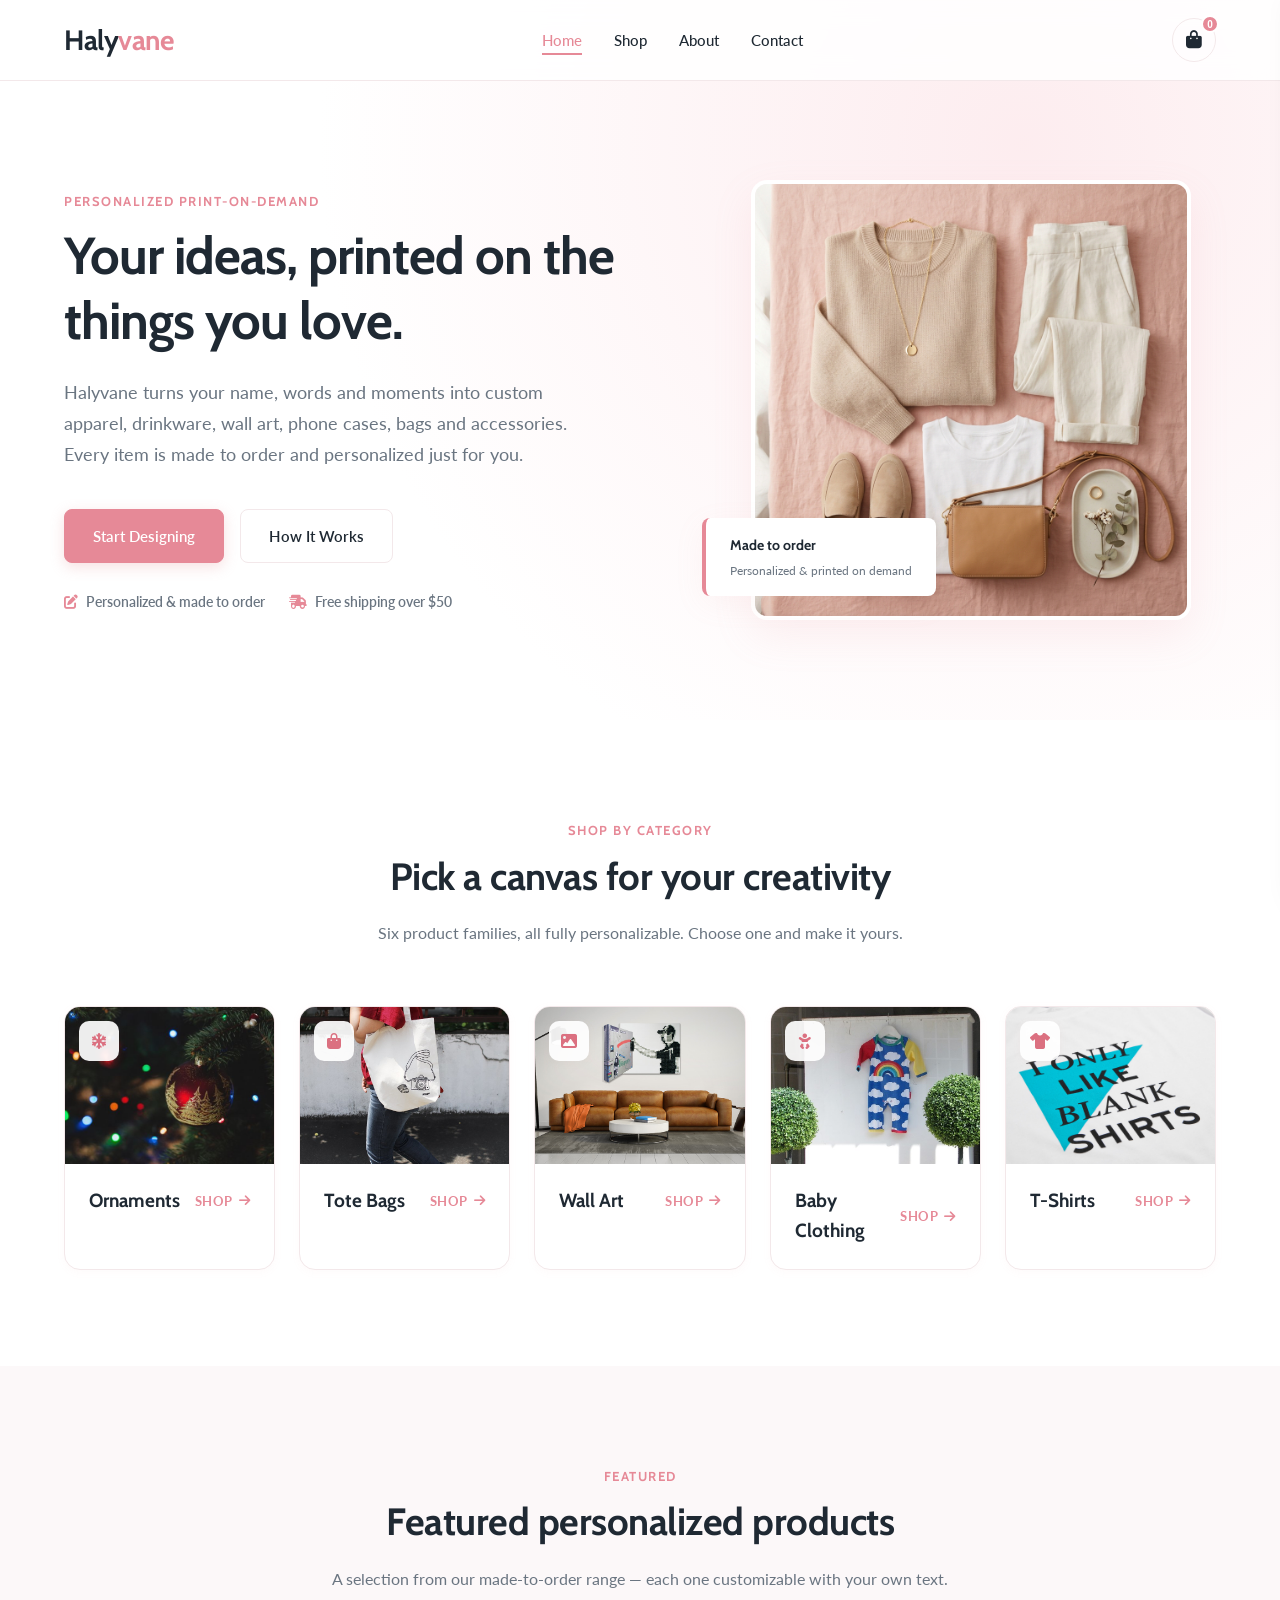
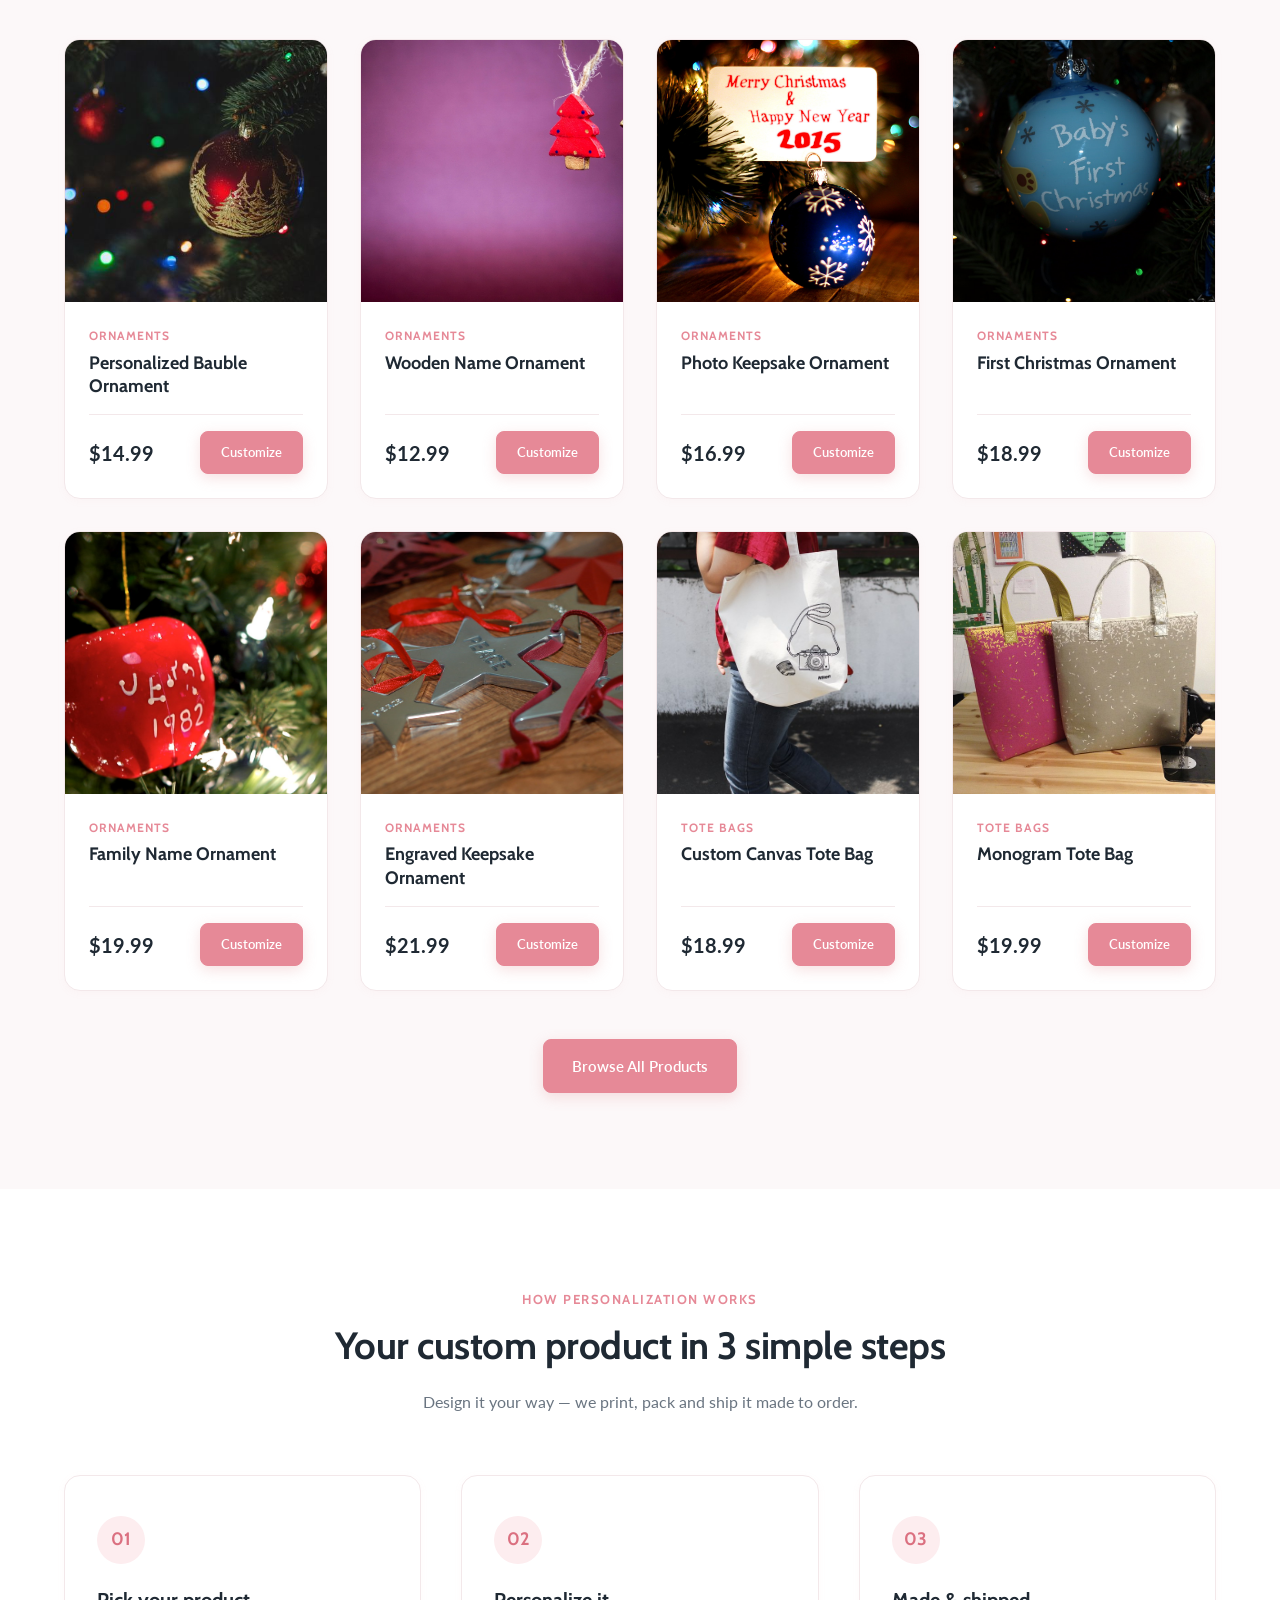
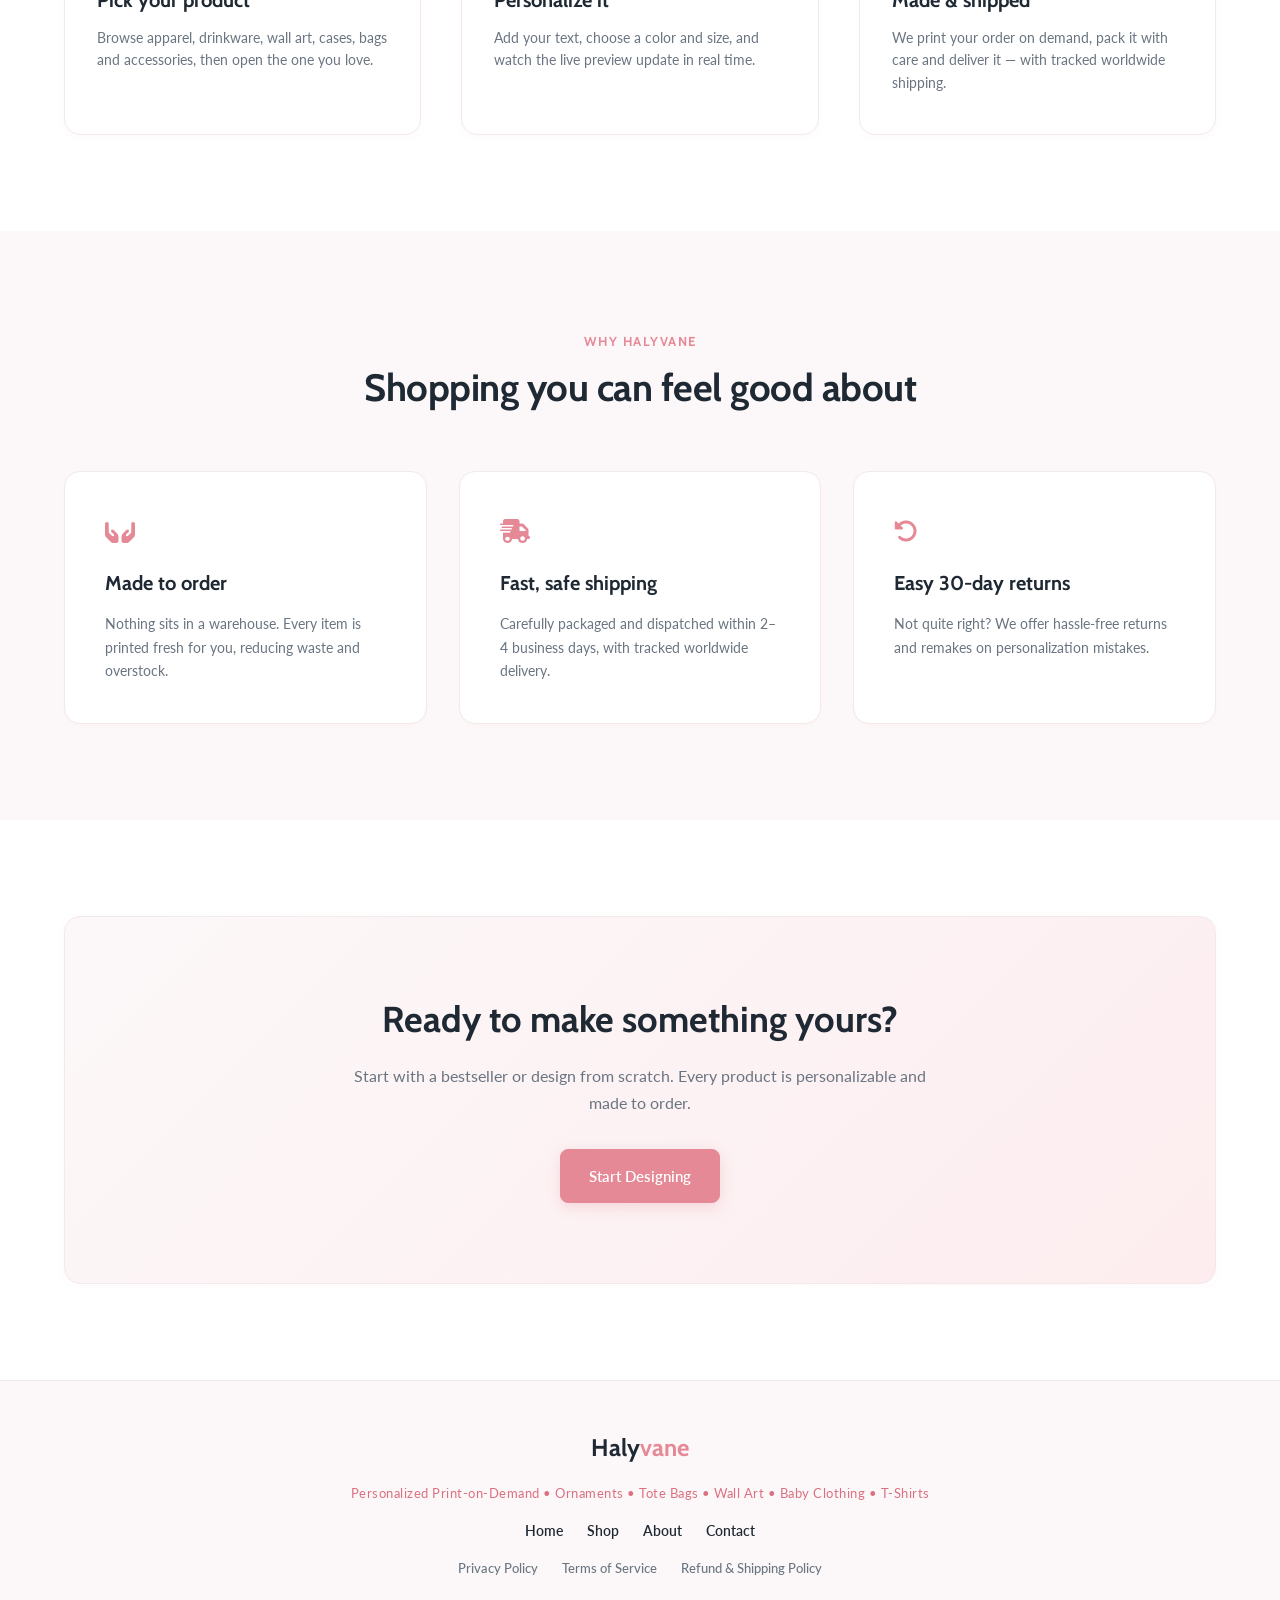
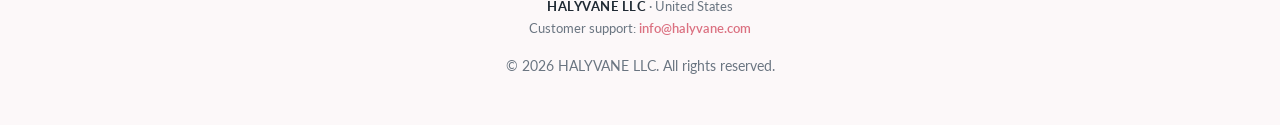
==== commit 5bd9d758: "Add files via upload" ====
--- a/index.html
+++ b/index.html
@@ -26,7 +26,7 @@
             <a href="#how-it-works" class="btn btn-secondary">How It Works</a>
           </div>
           <div class="hero-trust">
-            <span><i class="fa-solid fa-star"></i> 4.8/5 from 2,900+ makers</span>
+            <span><i class="fa-solid fa-pen-to-square"></i> Personalized &amp; made to order</span>
             <span><i class="fa-solid fa-truck-fast"></i> Free shipping over $50</span>
           </div>
         </div>
@@ -58,9 +58,9 @@
     <section class="section section-bg" id="featured">
       <div class="container">
         <div class="section-header" style="text-align:center;margin:0 auto 48px;max-width:640px;">
-          <span class="section-tag">Bestsellers</span>
-          <h2>Most-loved personalized picks</h2>
-          <p class="subtitle">Top-rated products our customers personalize again and again.</p>
+          <span class="section-tag">Featured</span>
+          <h2>Featured personalized products</h2>
+          <p class="subtitle">A selection from our made-to-order range — each one customizable with your own text.</p>
         </div>
         <div class="shop-products-grid" id="home-featured-grid"></div>
         <div style="text-align:center;margin-top:48px;">
@@ -158,12 +158,11 @@
 
       const grid = document.getElementById("home-featured-grid");
       if (grid) {
-        const featured = [...PRODUCTS].sort((a, b) => b.rating - a.rating).slice(0, 8);
+        const featured = PRODUCTS.slice(0, 8);
         const catLabel = {};
         CATEGORIES.forEach((c) => (catLabel[c.key] = c.label));
         grid.innerHTML = featured.map((p) => `
           <article class="shop-item-card">
-            ${p.rating >= 4.9 ? '<span class="shop-item-badge">Bestseller</span>' : ""}
             <a class="shop-item-img-wrapper" href="product.html?id=${p.id}" aria-label="${p.name}">
               <img src="${p.image}" alt="${p.name}" loading="lazy" onerror="this.onerror=null;this.src='${fallbackImage(p.category)}'">
               <span class="shop-item-personalize-tag"><i class="fa-solid fa-pen-to-square"></i> Personalize</span>
--- a/style.css
+++ b/style.css
@@ -1579,6 +1579,88 @@
 .footer-nav a:hover {
   color: var(--primary);
 }
+.footer-legal-nav a {
+  font-size: 13px;
+  font-weight: 500;
+  color: var(--text-muted);
+}
+.footer-business {
+  font-size: 13px;
+  color: var(--text-muted);
+  line-height: 1.7;
+}
+.footer-business strong {
+  color: var(--text-dark);
+  letter-spacing: 0.5px;
+}
+.footer-business a {
+  color: var(--primary-hover);
+  font-weight: 600;
+}
+
+/* Legal pages */
+.legal-content {
+  max-width: 780px;
+}
+.legal-content h1 {
+  font-size: 34px;
+  margin: 10px 0 6px;
+  letter-spacing: -0.5px;
+}
+.legal-updated {
+  font-size: 13px;
+  color: var(--text-muted);
+  margin-bottom: 28px;
+}
+.legal-content h3 {
+  font-size: 19px;
+  margin: 28px 0 10px;
+}
+.legal-content p {
+  font-size: 15px;
+  color: var(--text-dark);
+  line-height: 1.8;
+  margin-bottom: 12px;
+}
+.legal-content ul {
+  margin: 0 0 12px 20px;
+  padding: 0;
+}
+.legal-content li {
+  font-size: 15px;
+  color: var(--text-dark);
+  line-height: 1.8;
+  margin-bottom: 8px;
+}
+.legal-content a {
+  color: var(--primary-hover);
+  font-weight: 600;
+}
+.legal-back {
+  margin-top: 36px;
+}
+
+/* Neutral, truthful badges (replace fabricated "Bestseller" / ratings) */
+.shop-item-badge-soft {
+  background-color: rgba(255, 255, 255, 0.92);
+  color: var(--primary-hover);
+  box-shadow: var(--shadow-sm);
+}
+.product-badge-row {
+  margin: 4px 0 16px;
+}
+.product-made-badge {
+  display: inline-flex;
+  align-items: center;
+  gap: 8px;
+  font-size: 13px;
+  font-weight: 600;
+  color: var(--primary-hover);
+  background-color: var(--primary-light);
+  border: 1px solid var(--border-color);
+  padding: 6px 14px;
+  border-radius: 30px;
+}
 
 /* Category tiles (home) */
 .category-tiles {
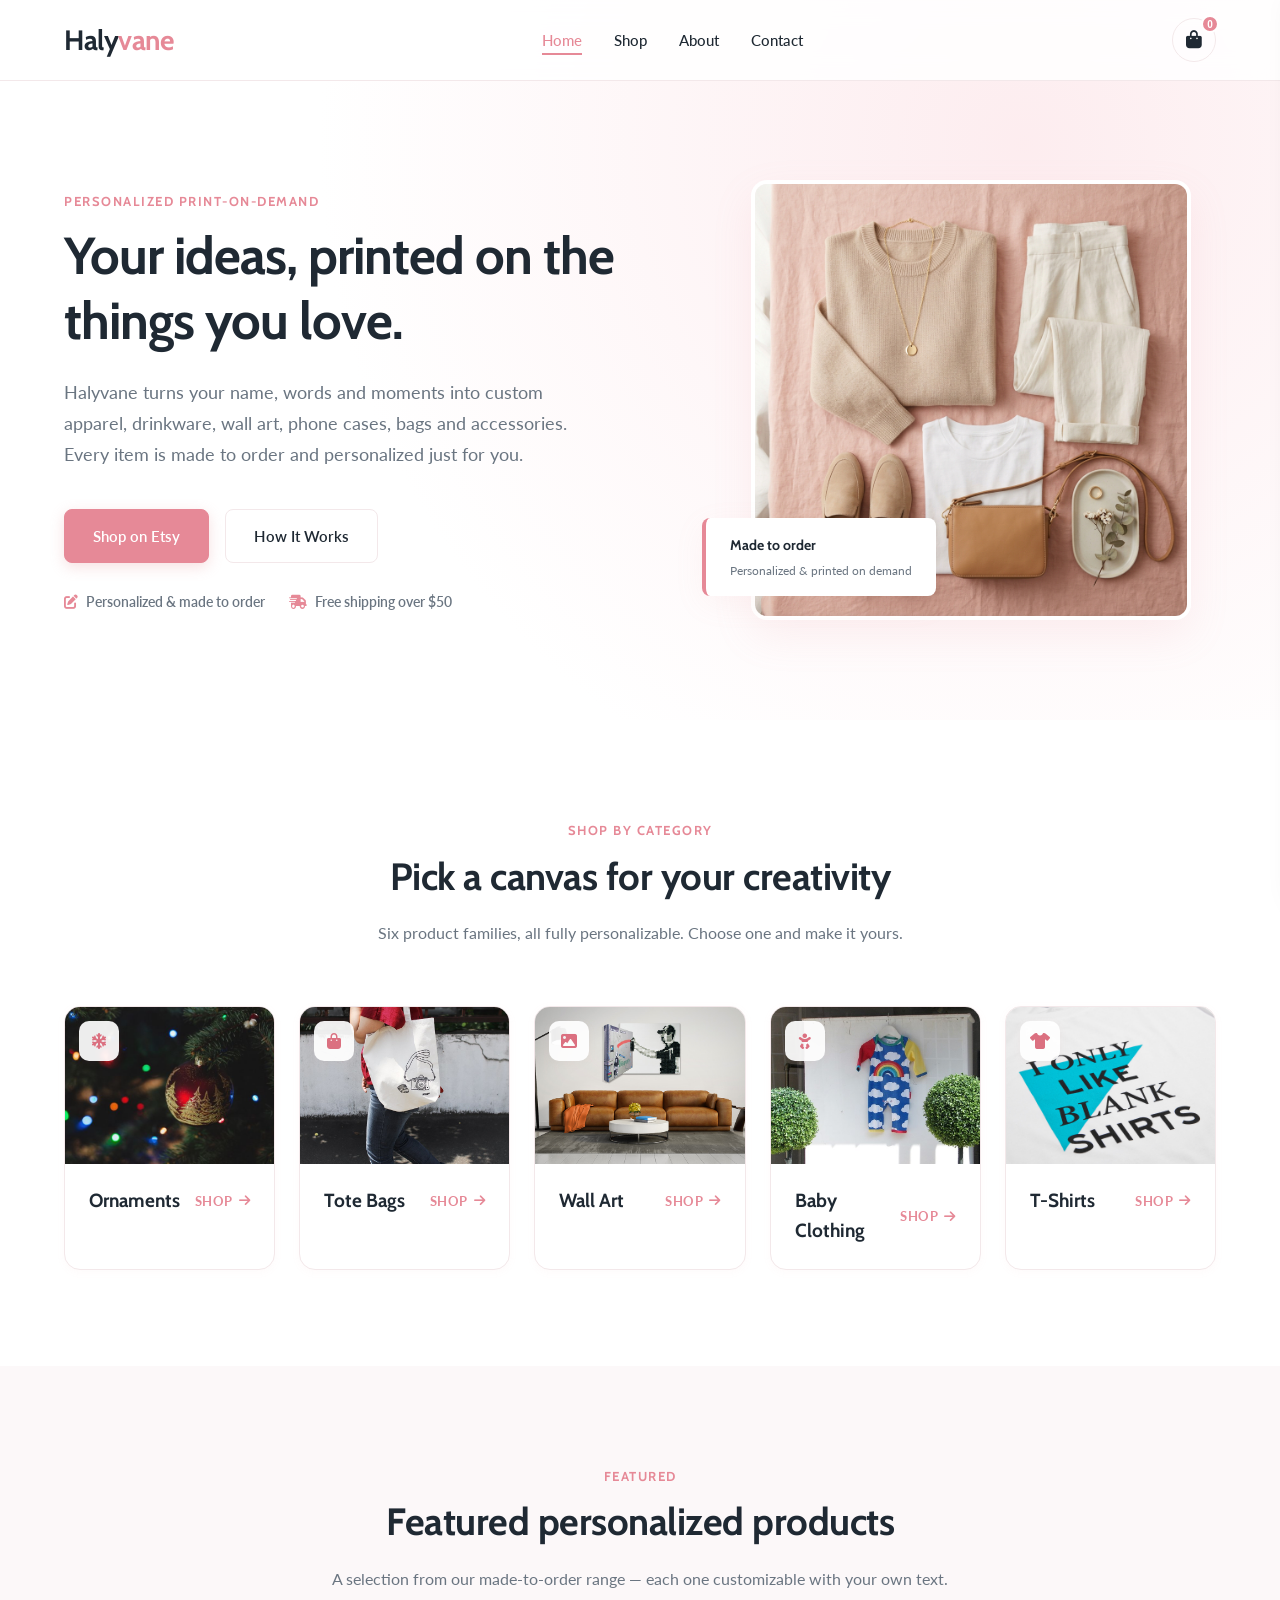
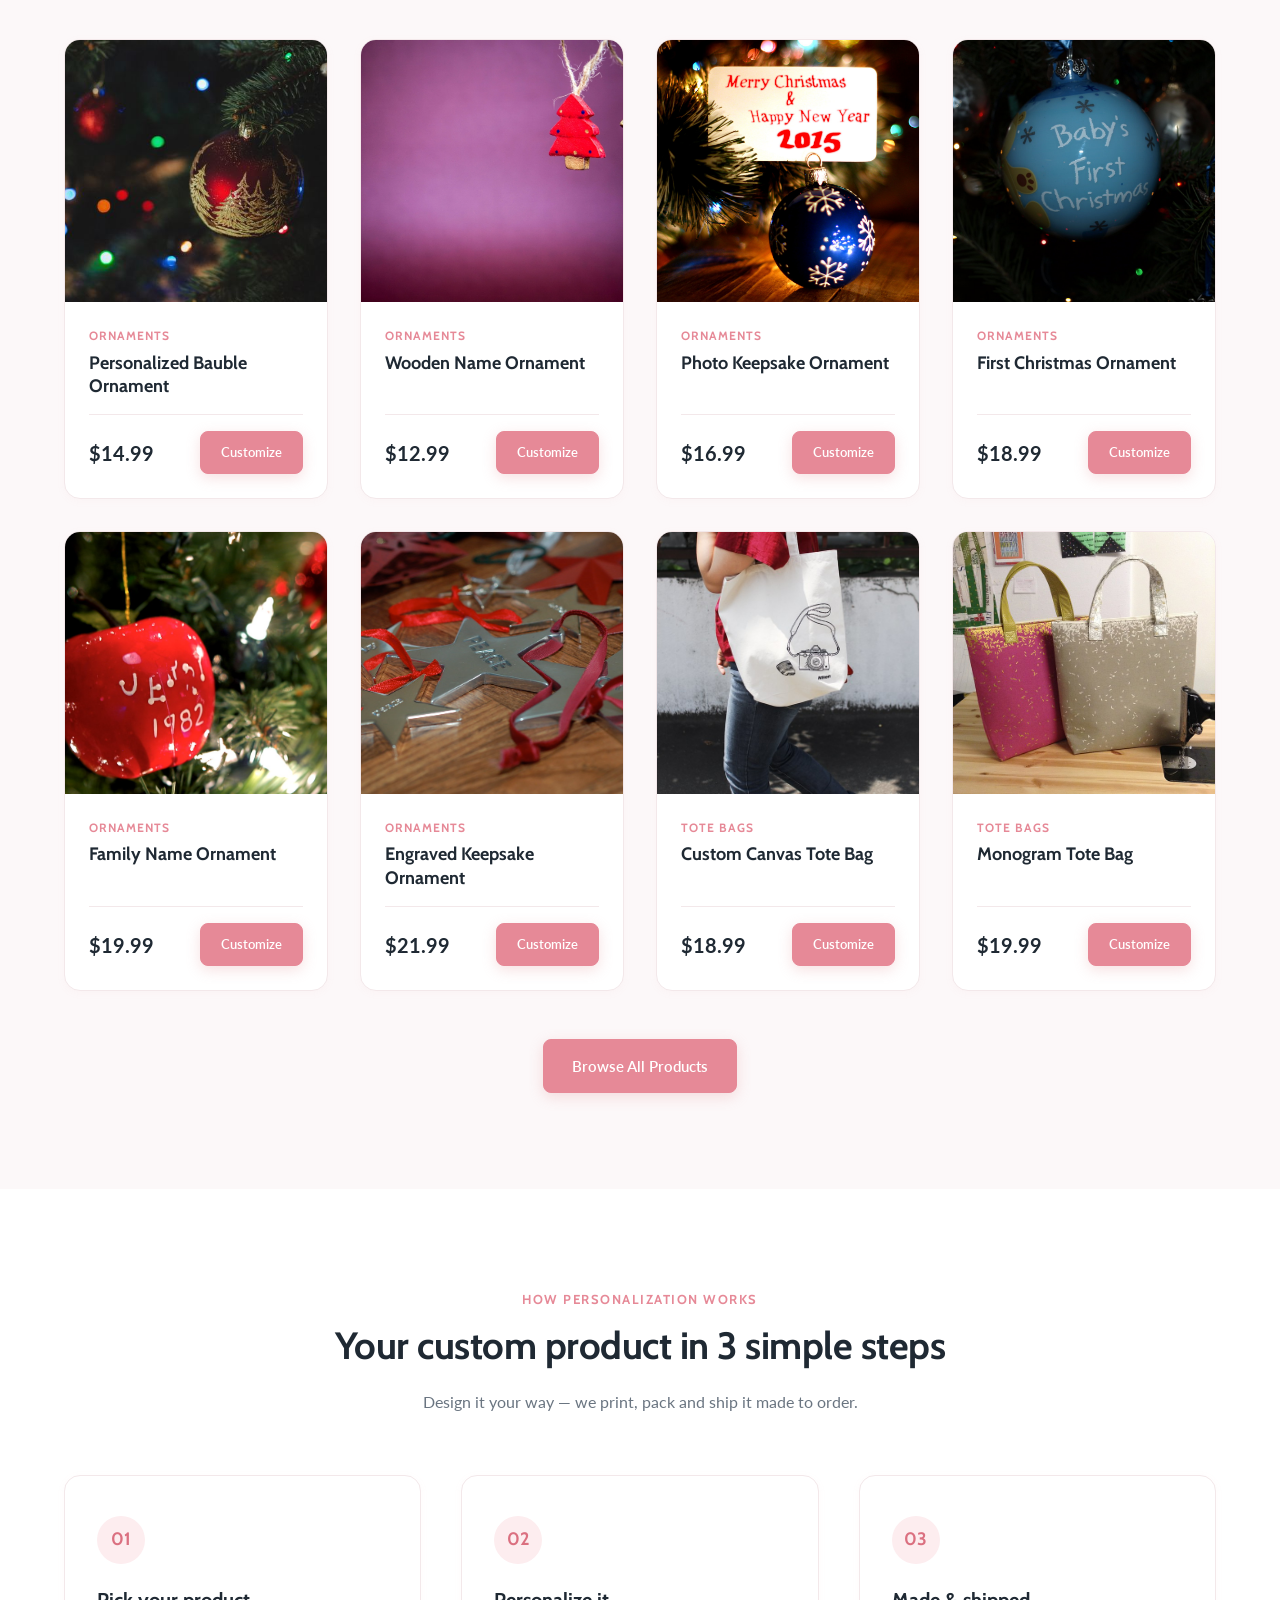
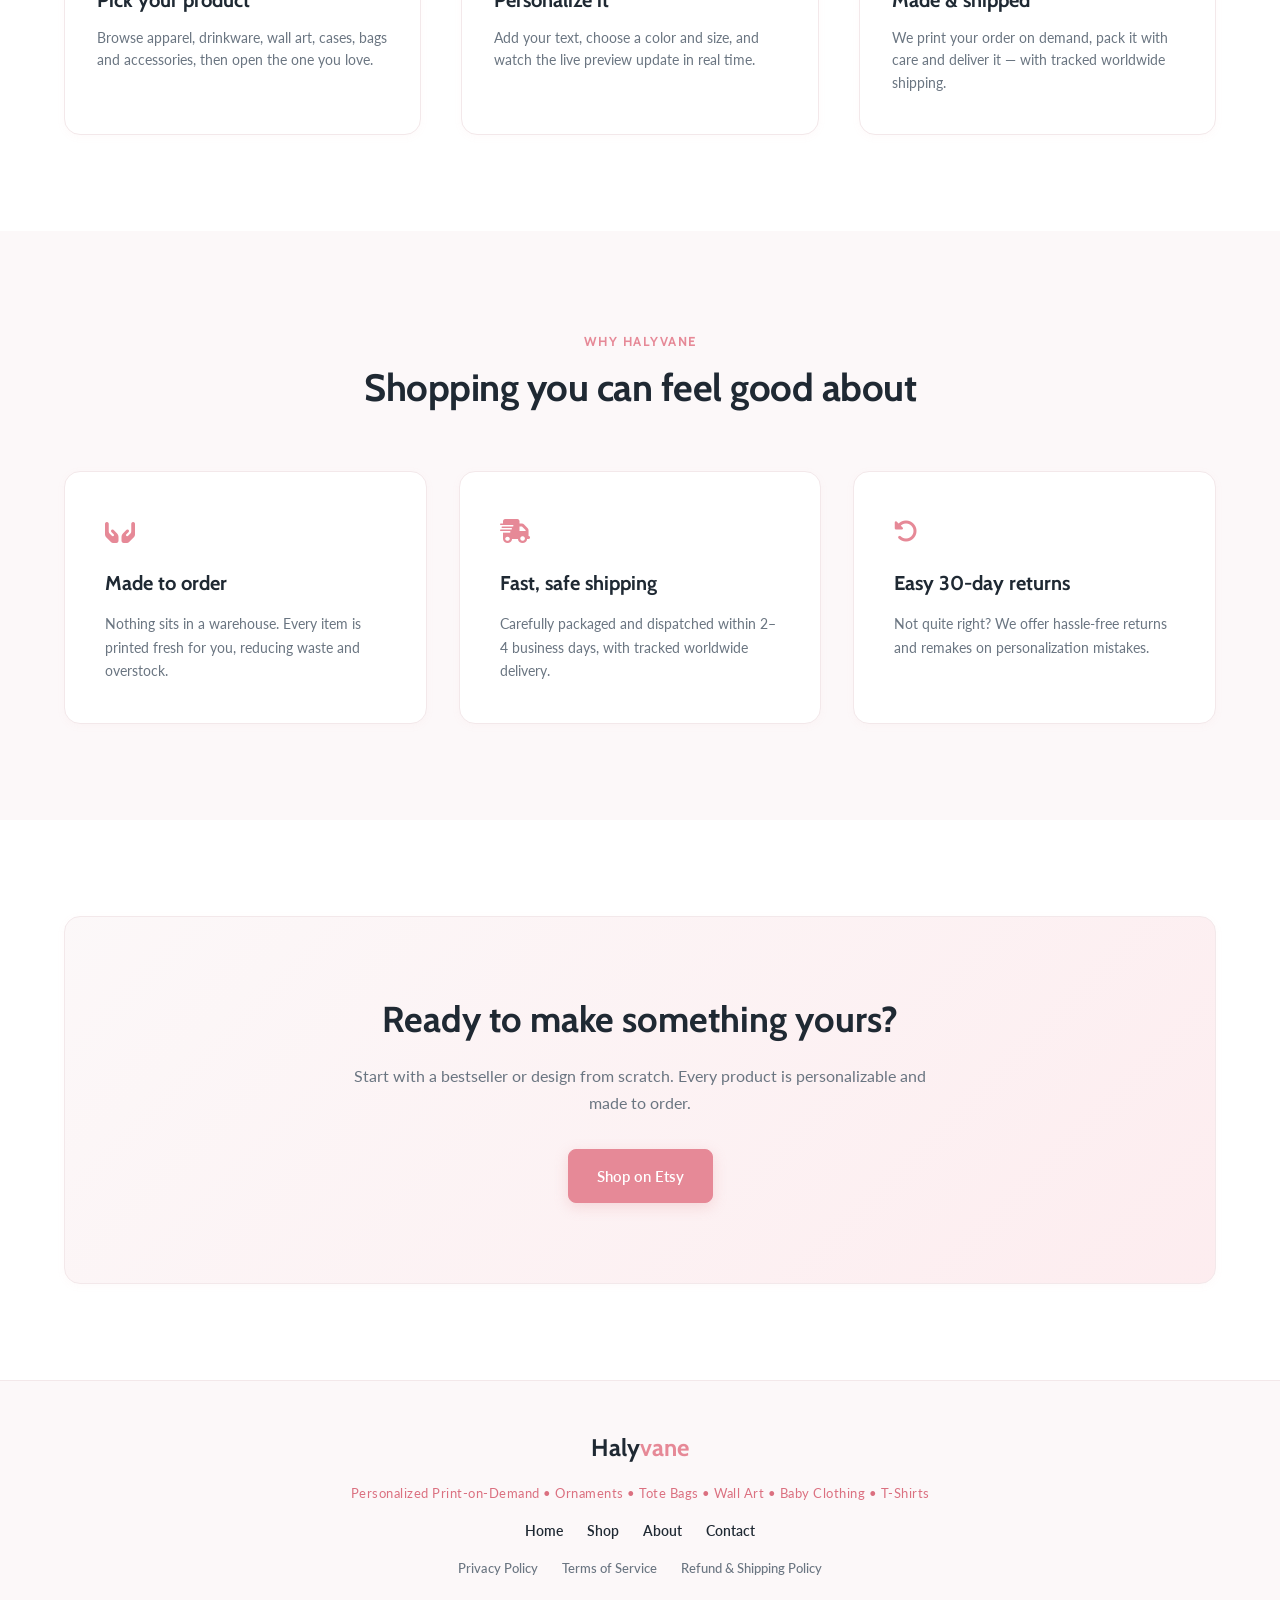
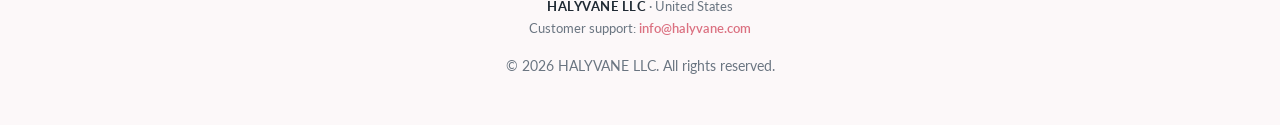
==== commit e36710d8: "Add files via upload" ====
--- a/index.html
+++ b/index.html
@@ -22,7 +22,7 @@
             phone cases, bags and accessories. Every item is made to order and personalized just for you.
           </p>
           <div class="hero-buttons">
-            <a href="shop.html" class="btn btn-primary">Start Designing</a>
+            <a href="https://halyvane.etsy.com" class="btn btn-primary" target="_blank" rel="noopener">Shop on Etsy</a>
             <a href="#how-it-works" class="btn btn-secondary">How It Works</a>
           </div>
           <div class="hero-trust">
@@ -130,7 +130,7 @@
         <div class="etsy-promo">
           <h2>Ready to make something yours?</h2>
           <p>Start with a bestseller or design from scratch. Every product is personalizable and made to order.</p>
-          <a href="shop.html" class="btn btn-primary">Start Designing</a>
+          <a href="https://halyvane.etsy.com" class="btn btn-primary" target="_blank" rel="noopener">Shop on Etsy</a>
         </div>
       </div>
     </section>
